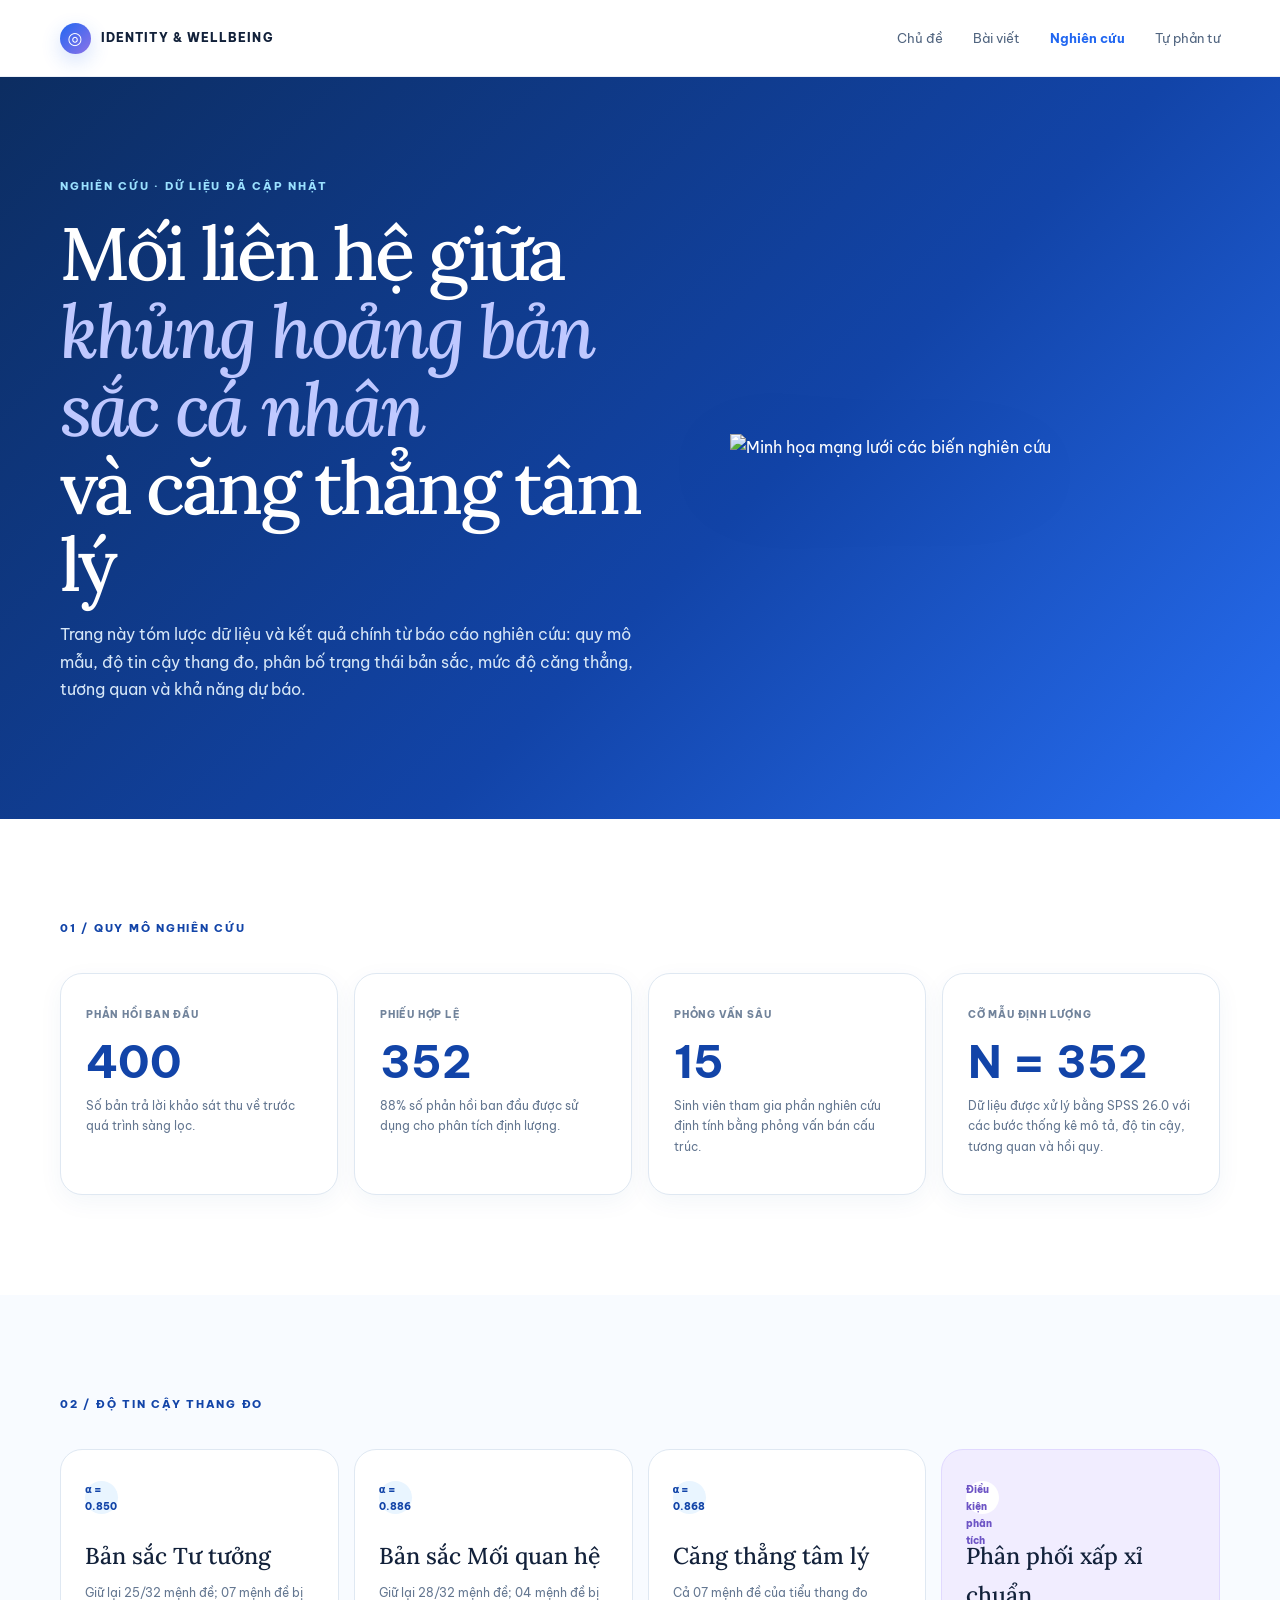
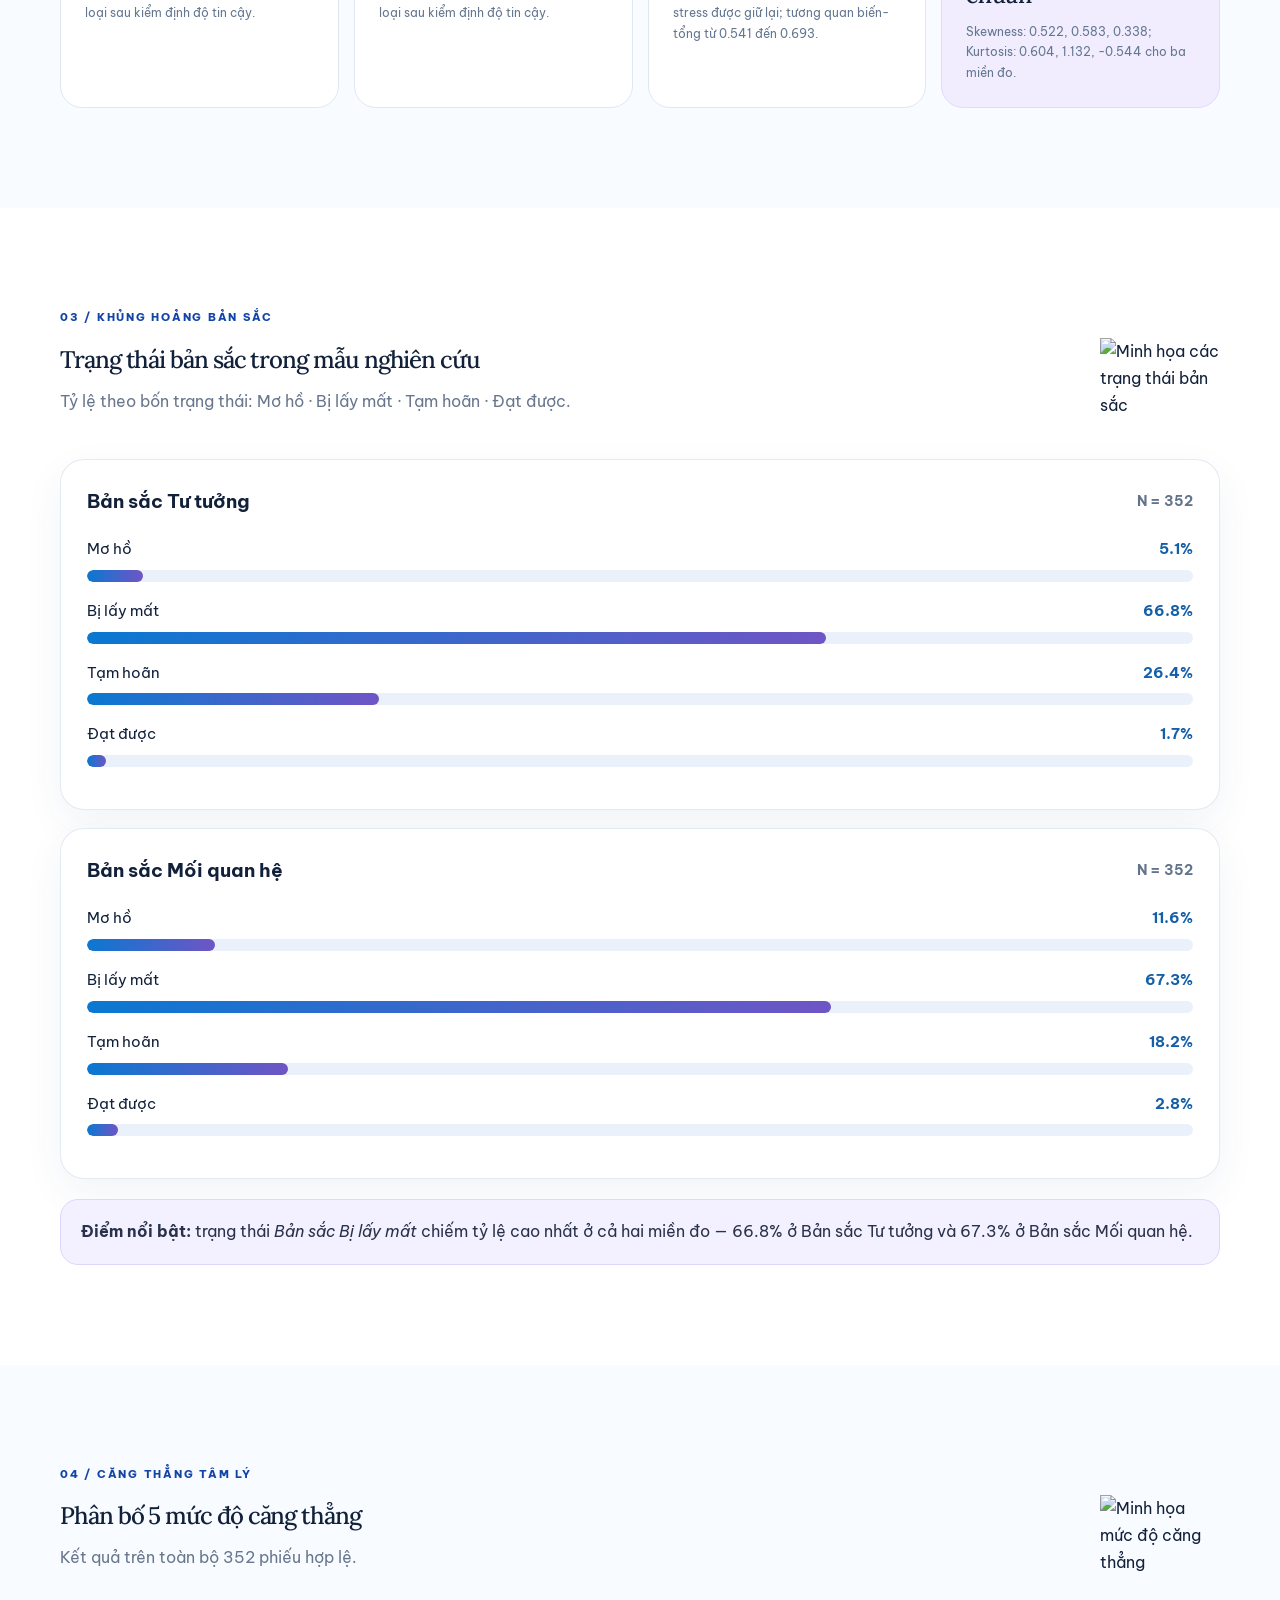
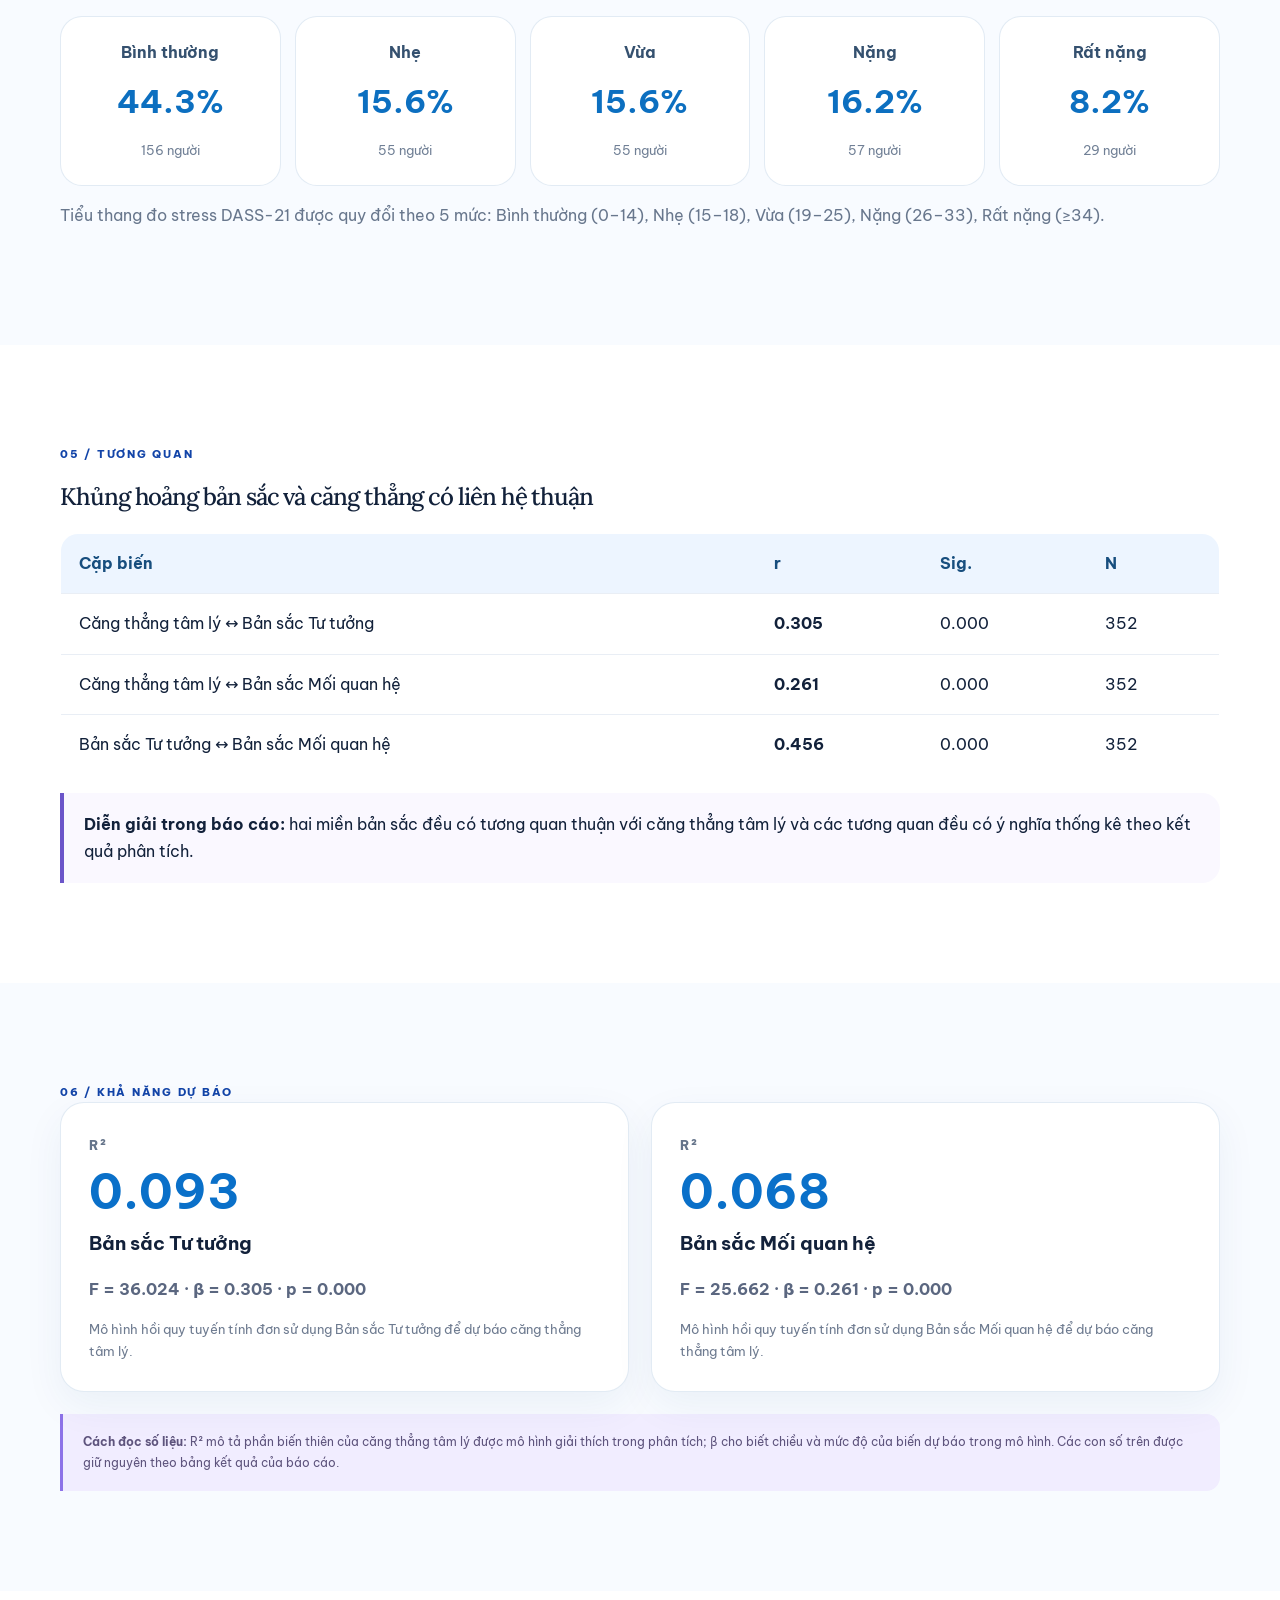
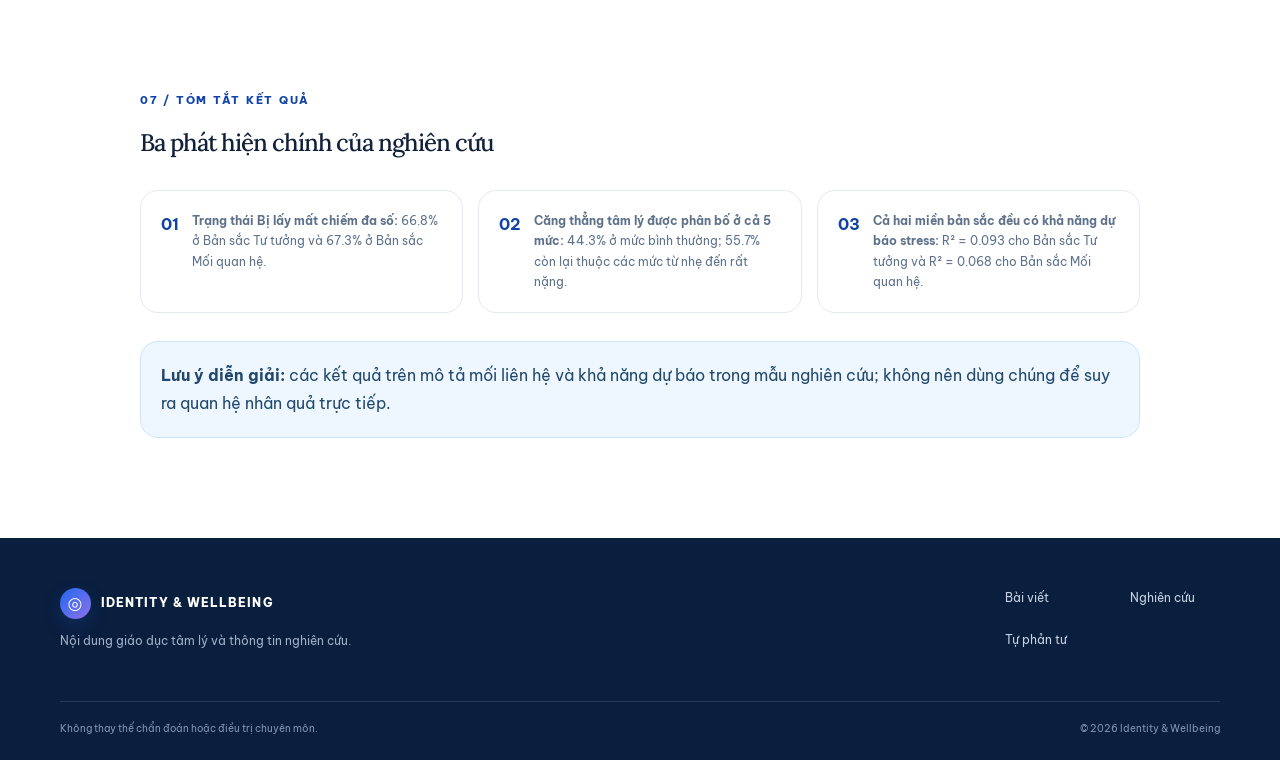
==== nghien-cuu.html @ 79399d1d "Add files via upload" ====
<!DOCTYPE html>
<html lang="vi">
<head>
  <meta charset="UTF-8" />
  <meta name="viewport" content="width=device-width, initial-scale=1.0" />
  <meta name="description" content="Kết quả nghiên cứu về mối liên hệ giữa khủng hoảng bản sắc cá nhân và căng thẳng tâm lý." />
  <title>Nghiên cứu — Identity & Wellbeing</title>
  <link rel="preconnect" href="https://fonts.googleapis.com" />
  <link rel="preconnect" href="https://fonts.gstatic.com" crossorigin />
  <link href="https://fonts.googleapis.com/css2?family=Be+Vietnam+Pro:wght@400;500;600;700;800&family=Lora:ital,wght@0,400;0,500;0,600;1,400;1,500&display=swap" rel="stylesheet" />
  <link rel="stylesheet" href="style.css" />
</head>
<body class="inner-page">
  <header class="site-header">
    <nav class="nav container">
      <a class="brand" href="index.html"><span class="brand-mark">◎</span><span>IDENTITY & WELLBEING</span></a>
      <div class="nav-links"><a href="index.html#about">Chủ đề</a><a href="index.html#articles">Bài viết</a><a class="active-link" href="nghien-cuu.html">Nghiên cứu</a><a href="tu-phan-tu.html">Tự phản tư</a></div>
      <a class="mobile-back" href="index.html">← Trang chủ</a>
    </nav>
  </header>

  <main>
    <section class="page-hero blue-hero section-pad">
      <div class="container page-hero-grid">
        <div>
          <div class="section-kicker light-kicker">NGHIÊN CỨU · DỮ LIỆU ĐÃ CẬP NHẬT</div>
          <h1>Mối liên hệ giữa<br /><em>khủng hoảng bản sắc cá nhân</em><br />và căng thẳng tâm lý</h1>
          <p>Trang này tóm lược dữ liệu và kết quả chính từ báo cáo nghiên cứu: quy mô mẫu, độ tin cậy thang đo, phân bố trạng thái bản sắc, mức độ căng thẳng, tương quan và khả năng dự báo.</p>
        </div>
        <img class="page-hero-art" src="images/research-constellation.svg" alt="Minh họa mạng lưới các biến nghiên cứu" />
      </div>
    </section>

    <section class="section-pad">
      <div class="container">
        <div class="section-kicker">01 / QUY MÔ NGHIÊN CỨU</div>
        <div class="metric-grid">
          <div class="metric-card"><span>Phản hồi ban đầu</span><b>400</b><p>Số bản trả lời khảo sát thu về trước quá trình sàng lọc.</p></div>
          <div class="metric-card"><span>Phiếu hợp lệ</span><b>352</b><p>88% số phản hồi ban đầu được sử dụng cho phân tích định lượng.</p></div>
          <div class="metric-card"><span>Phỏng vấn sâu</span><b>15</b><p>Sinh viên tham gia phần nghiên cứu định tính bằng phỏng vấn bán cấu trúc.</p></div>
          <div class="metric-card"><span>Cỡ mẫu định lượng</span><b>N = 352</b><p>Dữ liệu được xử lý bằng SPSS 26.0 với các bước thống kê mô tả, độ tin cậy, tương quan và hồi quy.</p></div>
        </div>
      </div>
    </section>

    <section class="section-pad soft-section">
      <div class="container">
        <div class="section-kicker">02 / ĐỘ TIN CẬY THANG ĐO</div>
        <div class="result-grid">
          <div class="result-card"><span>α = 0.850</span><h3>Bản sắc Tư tưởng</h3><p>Giữ lại 25/32 mệnh đề; 07 mệnh đề bị loại sau kiểm định độ tin cậy.</p></div>
          <div class="result-card"><span>α = 0.886</span><h3>Bản sắc Mối quan hệ</h3><p>Giữ lại 28/32 mệnh đề; 04 mệnh đề bị loại sau kiểm định độ tin cậy.</p></div>
          <div class="result-card"><span>α = 0.868</span><h3>Căng thẳng tâm lý</h3><p>Cả 07 mệnh đề của tiểu thang đo stress được giữ lại; tương quan biến-tổng từ 0.541 đến 0.693.</p></div>
          <div class="result-card emphasis"><span>Điều kiện phân tích</span><h3>Phân phối xấp xỉ chuẩn</h3><p>Skewness: 0.522, 0.583, 0.338; Kurtosis: 0.604, 1.132, -0.544 cho ba miền đo.</p></div>
        </div>
      </div>
    </section>

    <section class="section-pad">
      <div class="container">
        <div class="section-kicker">03 / KHỦNG HOẢNG BẢN SẮC</div>
        <div class="section-title-row">
          <div><h2>Trạng thái bản sắc trong mẫu nghiên cứu</h2><p class="muted">Tỷ lệ theo bốn trạng thái: Mơ hồ · Bị lấy mất · Tạm hoãn · Đạt được.</p></div>
          <img class="section-art-small" src="images/identity-orbit.svg" alt="Minh họa các trạng thái bản sắc" />
        </div>

        <div class="data-panel">
          <div class="data-panel-head"><h3>Bản sắc Tư tưởng</h3><span>N = 352</span></div>
          <div class="bar-row"><div class="bar-label"><span>Mơ hồ</span><b>5.1%</b></div><div class="bar-track"><i style="width:5.1%"></i></div></div>
          <div class="bar-row"><div class="bar-label"><span>Bị lấy mất</span><b>66.8%</b></div><div class="bar-track"><i style="width:66.8%"></i></div></div>
          <div class="bar-row"><div class="bar-label"><span>Tạm hoãn</span><b>26.4%</b></div><div class="bar-track"><i style="width:26.4%"></i></div></div>
          <div class="bar-row"><div class="bar-label"><span>Đạt được</span><b>1.7%</b></div><div class="bar-track"><i style="width:1.7%"></i></div></div>
        </div>

        <div class="data-panel">
          <div class="data-panel-head"><h3>Bản sắc Mối quan hệ</h3><span>N = 352</span></div>
          <div class="bar-row"><div class="bar-label"><span>Mơ hồ</span><b>11.6%</b></div><div class="bar-track"><i style="width:11.6%"></i></div></div>
          <div class="bar-row"><div class="bar-label"><span>Bị lấy mất</span><b>67.3%</b></div><div class="bar-track"><i style="width:67.3%"></i></div></div>
          <div class="bar-row"><div class="bar-label"><span>Tạm hoãn</span><b>18.2%</b></div><div class="bar-track"><i style="width:18.2%"></i></div></div>
          <div class="bar-row"><div class="bar-label"><span>Đạt được</span><b>2.8%</b></div><div class="bar-track"><i style="width:2.8%"></i></div></div>
        </div>

        <div class="highlight-note"><strong>Điểm nổi bật:</strong> trạng thái <em>Bản sắc Bị lấy mất</em> chiếm tỷ lệ cao nhất ở cả hai miền đo — 66.8% ở Bản sắc Tư tưởng và 67.3% ở Bản sắc Mối quan hệ.</div>
      </div>
    </section>

    <section class="section-pad soft-section">
      <div class="container">
        <div class="section-kicker">04 / CĂNG THẲNG TÂM LÝ</div>
        <div class="section-title-row">
          <div><h2>Phân bố 5 mức độ căng thẳng</h2><p class="muted">Kết quả trên toàn bộ 352 phiếu hợp lệ.</p></div>
          <img class="section-art-small" src="images/stress-wave.svg" alt="Minh họa mức độ căng thẳng" />
        </div>
        <div class="stress-grid">
          <div class="stress-card"><span>Bình thường</span><b>44.3%</b><small>156 người</small></div>
          <div class="stress-card"><span>Nhẹ</span><b>15.6%</b><small>55 người</small></div>
          <div class="stress-card"><span>Vừa</span><b>15.6%</b><small>55 người</small></div>
          <div class="stress-card"><span>Nặng</span><b>16.2%</b><small>57 người</small></div>
          <div class="stress-card"><span>Rất nặng</span><b>8.2%</b><small>29 người</small></div>
        </div>
        <p class="data-caption">Tiểu thang đo stress DASS-21 được quy đổi theo 5 mức: Bình thường (0–14), Nhẹ (15–18), Vừa (19–25), Nặng (26–33), Rất nặng (≥34).</p>
      </div>
    </section>

    <section class="section-pad">
      <div class="container">
        <div class="section-kicker">05 / TƯƠNG QUAN</div>
        <h2>Khủng hoảng bản sắc và căng thẳng có liên hệ thuận</h2>
        <div class="table-wrap">
          <table class="data-table">
            <thead><tr><th>Cặp biến</th><th>r</th><th>Sig.</th><th>N</th></tr></thead>
            <tbody>
              <tr><td>Căng thẳng tâm lý ↔ Bản sắc Tư tưởng</td><td><strong>0.305</strong></td><td>0.000</td><td>352</td></tr>
              <tr><td>Căng thẳng tâm lý ↔ Bản sắc Mối quan hệ</td><td><strong>0.261</strong></td><td>0.000</td><td>352</td></tr>
              <tr><td>Bản sắc Tư tưởng ↔ Bản sắc Mối quan hệ</td><td><strong>0.456</strong></td><td>0.000</td><td>352</td></tr>
            </tbody>
          </table>
        </div>
        <div class="quote-panel"><b>Diễn giải trong báo cáo:</b> hai miền bản sắc đều có tương quan thuận với căng thẳng tâm lý và các tương quan đều có ý nghĩa thống kê theo kết quả phân tích.</div>
      </div>
    </section>

    <section class="section-pad soft-section">
      <div class="container">
        <div class="section-kicker">06 / KHẢ NĂNG DỰ BÁO</div>
        <div class="forecast-grid">
          <div class="forecast-card"><span>R²</span><b>0.093</b><h3>Bản sắc Tư tưởng</h3><p>F = 36.024 · β = 0.305 · p = 0.000</p><small>Mô hình hồi quy tuyến tính đơn sử dụng Bản sắc Tư tưởng để dự báo căng thẳng tâm lý.</small></div>
          <div class="forecast-card"><span>R²</span><b>0.068</b><h3>Bản sắc Mối quan hệ</h3><p>F = 25.662 · β = 0.261 · p = 0.000</p><small>Mô hình hồi quy tuyến tính đơn sử dụng Bản sắc Mối quan hệ để dự báo căng thẳng tâm lý.</small></div>
        </div>
        <div class="update-note"><strong>Cách đọc số liệu:</strong> R² mô tả phần biến thiên của căng thẳng tâm lý được mô hình giải thích trong phân tích; β cho biết chiều và mức độ của biến dự báo trong mô hình. Các con số trên được giữ nguyên theo bảng kết quả của báo cáo.</div>
      </div>
    </section>

    <section class="section-pad">
      <div class="container narrow-wrap">
        <div class="section-kicker">07 / TÓM TẮT KẾT QUẢ</div>
        <h2>Ba phát hiện chính của nghiên cứu</h2>
        <div class="application-grid">
          <div><b>01</b><span><strong>Trạng thái Bị lấy mất chiếm đa số:</strong> 66.8% ở Bản sắc Tư tưởng và 67.3% ở Bản sắc Mối quan hệ.</span></div>
          <div><b>02</b><span><strong>Căng thẳng tâm lý được phân bố ở cả 5 mức:</strong> 44.3% ở mức bình thường; 55.7% còn lại thuộc các mức từ nhẹ đến rất nặng.</span></div>
          <div><b>03</b><span><strong>Cả hai miền bản sắc đều có khả năng dự báo stress:</strong> R² = 0.093 cho Bản sắc Tư tưởng và R² = 0.068 cho Bản sắc Mối quan hệ.</span></div>
        </div>
        <div class="research-disclaimer"><strong>Lưu ý diễn giải:</strong> các kết quả trên mô tả mối liên hệ và khả năng dự báo trong mẫu nghiên cứu; không nên dùng chúng để suy ra quan hệ nhân quả trực tiếp.</div>
      </div>
    </section>
  </main>

  <footer class="footer"><div class="container footer-top"><div><a class="brand footer-brand" href="index.html"><span class="brand-mark">◎</span><span>IDENTITY & WELLBEING</span></a><p>Nội dung giáo dục tâm lý và thông tin nghiên cứu.</p></div><div class="footer-links"><a href="index.html#articles">Bài viết</a><a href="nghien-cuu.html">Nghiên cứu</a><a href="tu-phan-tu.html">Tự phản tư</a></div></div><div class="container footer-bottom"><span>Không thay thế chẩn đoán hoặc điều trị chuyên môn.</span><span>© 2026 Identity & Wellbeing</span></div></footer>
</body>
</html>
---- style.css ----
:root{
  --blue-950:#0a1e3d; --blue-900:#0d2b5c; --blue-700:#1244a8; --blue:#2167f1; --blue-500:#58c7ff; --blue-100:#e9f5ff;
  --purple:#8d72e8; --purple-100:#f1edff; --purple-200:#d9d0ff;
  --ink:#12213a; --muted:#60718a; --line:#dbe4ef; --paper:#f8fbff; --white:#fff;
  --shadow:0 18px 55px rgba(24,65,130,.12); --radius:24px;
}
*{box-sizing:border-box} html{scroll-behavior:smooth} body{margin:0;color:var(--ink);background:var(--white);font-family:"Be Vietnam Pro",system-ui,-apple-system,"Segoe UI",Roboto,"Helvetica Neue",Arial,sans-serif;line-height:1.7} a{text-decoration:none;color:inherit} button,input{font:inherit} img{max-width:100%;display:block}.container{width:min(1160px,calc(100% - 44px));margin:0 auto}.narrow-wrap{width:min(1000px,calc(100% - 44px))}.section-pad{padding:100px 0}.site-header{position:sticky;top:0;z-index:50;background:rgba(255,255,255,.92);border-bottom:1px solid rgba(18,68,168,.08);backdrop-filter:blur(16px)}.nav{height:76px;display:flex;align-items:center;justify-content:space-between;gap:30px}.brand{display:flex;align-items:center;gap:10px;font-weight:800;letter-spacing:.09em;font-size:12px}.brand-mark{display:grid;place-items:center;width:31px;height:31px;border-radius:50%;background:linear-gradient(135deg,var(--blue),var(--purple));color:white;font-size:17px;box-shadow:0 7px 20px rgba(33,103,241,.2)}.nav-links{display:flex;align-items:center;gap:30px;font-size:13px;color:#50647f}.nav-links a:hover,.nav-links .active-link{color:var(--blue);font-weight:700}.menu-btn,.mobile-back{display:none}.hero{padding-top:82px;background:linear-gradient(135deg,#fff 0%,#eff8ff 58%,#f4f0ff 100%);overflow:hidden}.hero-grid{display:grid;grid-template-columns:1.05fr .95fr;align-items:center;min-height:640px;gap:45px}.eyebrow,.section-kicker{font-size:11px;letter-spacing:.16em;font-weight:800;color:var(--blue-700)}.hero h1,.page-hero h1,h2{font-family:"Lora",Georgia,serif;font-weight:500;letter-spacing:-.045em;line-height:1.05}.hero h1{font-size:clamp(54px,6.1vw,86px);margin:18px 0 25px}.hero h1 em,h2 em,.page-hero h1 em{font-style:italic;color:var(--blue)}.hero-lead{max-width:640px;color:#516680;font-size:17px}.hero-lead strong{color:var(--blue-900)}.hero-actions{display:flex;gap:12px;flex-wrap:wrap;margin:28px 0}.btn{display:inline-flex;align-items:center;justify-content:center;gap:10px;padding:13px 19px;border-radius:999px;font-weight:700;font-size:13px;border:1px solid transparent;cursor:pointer;transition:.2s ease}.btn-primary{background:linear-gradient(135deg,var(--blue-700),var(--blue));color:#fff;box-shadow:0 12px 28px rgba(33,103,241,.23)}.btn-primary:hover{transform:translateY(-2px);box-shadow:0 16px 35px rgba(33,103,241,.27)}.btn-light{background:#fff;border-color:var(--line);color:var(--blue-900)}.btn-light:hover{border-color:#b8d4ef;transform:translateY(-2px)}.hero-mini-stats{display:flex;gap:26px;flex-wrap:wrap;margin-top:44px}.hero-mini-stats div{display:grid;gap:2px}.hero-mini-stats b{font-size:20px;color:var(--blue-700)}.hero-mini-stats span{font-size:10px;color:#6c7e95;text-transform:uppercase;letter-spacing:.08em}.hero-visual{position:relative;min-height:560px;display:grid;place-items:center}.hero-visual img{width:min(560px,100%);position:relative;z-index:2;filter:drop-shadow(0 30px 55px rgba(33,103,241,.14))}.glow{position:absolute;border-radius:50%;filter:blur(18px)}.glow-a{width:230px;height:230px;background:rgba(88,199,255,.25);top:18%;right:8%}.glow-b{width:210px;height:210px;background:rgba(141,114,232,.22);bottom:6%;left:6%}.visual-chip{position:absolute;z-index:3;padding:9px 12px;border:1px solid rgba(255,255,255,.75);background:rgba(255,255,255,.84);backdrop-filter:blur(10px);border-radius:999px;box-shadow:var(--shadow);font-size:10px;font-weight:800;letter-spacing:.08em}.chip-one{top:18%;left:5%;color:var(--blue-700)}.chip-two{top:61%;right:2%;color:#6d54c5}.chip-three{bottom:10%;left:17%;color:#1d6f93}.about{background:#fff}.about-grid{display:grid;grid-template-columns:1.1fr .9fr;gap:80px;margin-top:25px}.about h2{font-size:clamp(39px,4.6vw,68px);margin:0}.lead-paragraph{font-size:17px;color:#5c708a}.about-copy{padding-top:14px;color:#60718a;font-size:15px}.about-copy p{margin-top:0}.about-copy p+p{margin-top:15px}.text-link{display:inline-flex;gap:9px;color:var(--blue-700);font-weight:800;font-size:13px;margin-top:12px}.text-link:hover{gap:13px}.topic-strip{background:var(--blue-900);color:#fff}.topic-grid{display:grid;grid-template-columns:repeat(4,1fr)}.topic-cell{padding:40px 28px;border-right:1px solid rgba(255,255,255,.13)}.topic-cell:first-child{padding-left:0}.topic-cell:last-child{border-right:0}.topic-number{font-size:10px;color:#8fdcff;font-weight:800;letter-spacing:.16em}.topic-cell h3{font-family:"Lora",Georgia,serif;font-weight:500;font-size:25px;margin:11px 0 6px}.topic-cell p{margin:0;color:#b8c9e1;font-size:13px}.articles{background:var(--paper)}.section-head{display:flex;align-items:end;justify-content:space-between;gap:40px}.section-head h2,.research-preview h2,.self-check-banner h2,.resources h2,.content-grid h2,.reflection-prompts h2{font-size:clamp(40px,5vw,66px);margin:18px 0 0}.search-area{min-width:280px}.search-area label{display:block;font-size:10px;font-weight:800;letter-spacing:.13em;color:#74879f;margin-bottom:8px}.search-box{display:flex;align-items:center;border-bottom:1px solid #8ea1ba}.search-box input{width:100%;border:0;outline:0;background:transparent;padding:10px 0;color:var(--ink)}.search-box span{font-size:22px;color:var(--blue-700)}.filters{display:flex;flex-wrap:wrap;gap:9px;margin:35px 0 26px}.filter{background:#fff;border:1px solid var(--line);border-radius:999px;padding:8px 14px;font-size:11px;color:#56708f;cursor:pointer}.filter.active{background:var(--blue-700);border-color:var(--blue-700);color:#fff}.article-grid{display:grid;grid-template-columns:repeat(3,1fr);gap:18px}.article-card{background:#fff;border:1px solid #e1e9f2;padding:25px;min-height:350px;display:flex;flex-direction:column;border-radius:var(--radius);box-shadow:0 4px 18px rgba(35,76,135,.03);transition:transform .2s ease,box-shadow .2s ease}.article-card:hover{transform:translateY(-5px);box-shadow:var(--shadow)}.article-card.featured{grid-column:span 2;display:grid;grid-template-columns:.86fr 1.14fr;column-gap:26px;align-content:start;background:linear-gradient(135deg,#eff8ff,#fff)}.article-card.featured .article-illustration{grid-row:span 5;align-self:stretch}.article-illustration{margin:-25px -25px 20px;overflow:hidden;border-radius:22px 22px 0 0;background:#eef7ff}.article-illustration img{width:100%;height:100%;object-fit:cover}.card-meta{display:flex;justify-content:space-between;gap:10px;align-items:center;font-size:10px;color:#7b8da4;text-transform:uppercase;letter-spacing:.06em}.pill{background:var(--blue-100);color:var(--blue-700);padding:5px 8px;border-radius:999px;font-weight:800}.pill-purple{background:var(--purple-100);color:#6b52bd}.pill-blue{background:#e7f3ff;color:#1c6b97}.article-card h3{font-family:"Lora",Georgia,serif;font-weight:500;font-size:27px;line-height:1.13;letter-spacing:-.03em;margin:30px 0 10px}.article-card p{color:#60718a;font-size:13px;margin:0}.read-more{margin-top:auto;align-self:flex-start;padding:22px 0 0;background:none;border:0;color:var(--blue-700);font-weight:800;font-size:12px;cursor:pointer}.read-more span{margin-left:7px}.no-results{display:none;padding:40px 0;color:#71839b}.self-check-banner{background:linear-gradient(135deg,var(--blue-900),#173f86 55%,#3e2d78);color:#fff;padding:90px 0}.self-check-grid{display:grid;grid-template-columns:1.1fr .9fr;align-items:center;gap:60px}.self-check-banner .section-kicker{color:#8fdcff}.self-check-banner h2{margin-top:17px}.self-check-banner h2 em{color:#bfb2ff}.self-check-banner p{color:#c8d4e6;max-width:650px}.self-check-card{min-height:330px;border:1px solid rgba(255,255,255,.16);border-radius:30px;background:rgba(255,255,255,.07);display:grid;grid-template-columns:1fr 1fr;place-items:center;align-content:center;gap:22px;position:relative;overflow:hidden}.mini-ring{position:absolute;width:250px;height:250px;border-radius:50%;border:1px solid rgba(88,199,255,.5);box-shadow:0 0 0 28px rgba(141,114,232,.08),0 0 0 60px rgba(88,199,255,.05)}.self-check-card span{position:relative;z-index:2;font-size:11px;font-weight:800;letter-spacing:.12em;color:#fff}.self-check-card small{position:absolute;bottom:20px;left:20px;right:20px;text-align:center;color:#b9c7dc;font-size:10px}.research-preview{background:#fff}.research-preview-grid{display:grid;grid-template-columns:.9fr 1.1fr;gap:70px;align-items:start}.research-stats{display:grid;grid-template-columns:1fr 1fr;gap:16px}.stat-card{background:var(--blue-100);border:1px solid #d8ebfc;border-radius:20px;padding:24px}.stat-card:nth-child(2),.stat-card:nth-child(3){background:var(--purple-100);border-color:#e4ddff}.stat-card b{display:block;font-size:38px;line-height:1;color:var(--blue-700)}.stat-card span{display:block;margin-top:12px;color:#5e718b;font-size:12px}.quote-section{background:linear-gradient(135deg,var(--blue-900),#10275a);color:#fff;padding:92px 0}.quote-grid{max-width:980px}.quote-mark{font-family:"Lora",Georgia,serif;font-size:118px;line-height:.55;color:#8fdcff}.quote-grid blockquote{font-family:"Lora",Georgia,serif;font-size:clamp(33px,4.2vw,55px);line-height:1.06;letter-spacing:-.04em;margin:0}.quote-grid p{color:#a9bdd8;margin:25px 0 0}.resources{background:#f8fbff}.resources-wrap{max-width:940px}.resource-list{margin-top:45px;border-top:1px solid var(--line)}.resource{display:flex;justify-content:space-between;gap:25px;align-items:center;padding:23px 0;border-bottom:1px solid var(--line)}.resource-type{font-size:9px;font-weight:800;letter-spacing:.14em;color:#6b809b}.resource h3{font-family:"Lora",Georgia,serif;font-weight:500;font-size:21px;margin:7px 0 0}.arrow{font-size:22px;color:var(--blue-700)}.footer{background:var(--blue-950);color:#e6effa}.footer-top{display:flex;justify-content:space-between;gap:60px;padding:50px 0 38px}.footer-brand{color:#fff}.footer-top p{color:#9fb1c9;max-width:390px;font-size:12px}.footer-links{display:grid;grid-template-columns:repeat(2,minmax(90px,1fr));gap:10px 35px;color:#c6d3e5;font-size:12px}.footer-bottom{border-top:1px solid rgba(255,255,255,.12);padding:18px 0 23px;display:flex;justify-content:space-between;gap:30px;color:#8196b2;font-size:10px}.modal{position:fixed;inset:0;display:none;z-index:100}.modal.open{display:block}.modal-backdrop{position:absolute;inset:0;background:rgba(9,28,58,.7);backdrop-filter:blur(7px)}.modal-panel{position:relative;margin:6vh auto;width:min(820px,calc(100% - 34px));max-height:88vh;overflow:auto;background:#fff;padding:38px;border-radius:24px;box-shadow:0 35px 80px rgba(0,0,0,.23)}.modal-close{position:absolute;right:17px;top:13px;border:0;background:transparent;font-size:30px;cursor:pointer}.modal-meta{font-size:10px;letter-spacing:.15em;font-weight:800;color:#71839b}.modal-panel h2{font-family:"Lora",Georgia,serif;font-weight:500;font-size:clamp(35px,5vw,55px);line-height:1.05;letter-spacing:-.04em;margin:20px 0 25px}.modal-body{color:#5b6f89;font-size:14px}.modal-body h4{font-family:"Lora",Georgia,serif;font-size:24px;color:var(--ink);font-weight:500;margin:27px 0 10px}.modal-body li{margin:7px 0}.modal-table{margin:22px 0;border-top:1px solid var(--line)}.modal-table div{display:grid;grid-template-columns:120px 1fr;gap:18px;padding:12px 0;border-bottom:1px solid var(--line)}.modal-table span{color:#6a7c94}.mini-flow{display:flex;gap:10px;align-items:center;flex-wrap:wrap;margin:25px 0}.mini-flow span{padding:8px 11px;border-radius:999px;background:var(--blue-100);font-size:11px;color:var(--blue-700);font-weight:800}.mini-flow i{font-style:normal;color:#8b9ab0}.modal-source{margin-top:28px;padding-top:18px;border-top:1px solid var(--line);font-size:11px;color:#7c8ca2}.modal-open{overflow:hidden}
/* inner pages */
.page-hero{color:#fff}.blue-hero{background:linear-gradient(135deg,#0c2d61,#1244a8 58%,#286ff4)}.purple-hero{background:linear-gradient(135deg,#2f286b,#5b4aa7 58%,#8d72e8)}.page-hero-grid{display:grid;grid-template-columns:1.1fr .9fr;align-items:center;gap:70px}.light-kicker{color:#9be1ff}.page-hero h1{font-size:clamp(45px,5.8vw,78px);margin:18px 0}.page-hero h1 em{color:#bfc8ff}.page-hero p{color:#d7e7f7;max-width:700px;font-size:16px}.page-hero-art{width:min(500px,100%);justify-self:end;filter:drop-shadow(0 25px 50px rgba(0,0,0,.18))}.metric-grid{display:grid;grid-template-columns:repeat(4,1fr);gap:16px;margin-top:35px}.metric-card{background:#fff;border:1px solid #dfe8f2;padding:25px;border-radius:22px;box-shadow:0 7px 25px rgba(25,70,130,.05)}.metric-card span{font-size:10px;color:#71839b;text-transform:uppercase;letter-spacing:.08em;font-weight:800}.metric-card b{display:block;font-size:45px;color:var(--blue-700);line-height:1;margin-top:13px}.metric-card p{font-size:12px;color:#647791}.soft-section{background:var(--paper)}.content-grid{display:grid;grid-template-columns:.9fr 1.1fr;gap:75px}.content-grid h2{font-size:clamp(38px,4.5vw,60px)}.content-copy{padding-top:10px;color:#5b6f89}.content-copy p{font-size:15px}.result-grid{display:grid;grid-template-columns:repeat(4,1fr);gap:15px;margin-top:35px}.result-card{border-radius:22px;border:1px solid #dfe8f2;padding:24px;background:#fff}.result-card span{display:inline-grid;place-items:center;width:33px;height:33px;border-radius:50%;background:var(--blue-100);color:var(--blue-700);font-size:10px;font-weight:800}.result-card h3{font-family:"Lora",Georgia,serif;font-size:23px;margin:22px 0 8px;font-weight:500}.result-card p{color:#647791;font-size:12px;margin:0}.result-card.emphasis{background:var(--purple-100);border-color:#e1d9ff}.result-card.emphasis span{background:#fff;color:#6d54c5}.update-note{margin-top:24px;padding:18px 20px;border-left:3px solid var(--purple);background:#f1edff;color:#5e547d;font-size:12px;border-radius:0 14px 14px 0}.application-grid{display:grid;grid-template-columns:repeat(3,1fr);gap:15px;margin-top:35px}.application-grid>div{display:grid;grid-template-columns:auto 1fr;gap:13px;padding:20px;border-radius:18px;background:#fff;border:1px solid #e3e9f2}.application-grid b{color:var(--blue-700)}.application-grid span{font-size:12px;color:#5e718b}.quiz-shell{max-width:920px}.quiz-intro{padding:18px 20px;border-radius:18px;background:#f1edff;border:1px solid #e3dcff;color:#5c5374;font-size:12px}.quiz-badge{display:inline-flex;padding:5px 8px;background:#fff;color:#6b52bd;border-radius:999px;font-weight:800;font-size:9px;letter-spacing:.09em;margin-bottom:10px}.question-card{border:0;margin:18px 0;padding:0;border-top:1px solid var(--line);padding-top:22px}.question-card legend{display:grid;grid-template-columns:auto auto 1fr;align-items:center;gap:10px;width:100%;font-family:"Lora",Georgia,serif;font-size:20px;line-height:1.35}.question-card legend>span{color:var(--blue);font-family:"Be Vietnam Pro",sans-serif;font-size:11px;font-weight:800}.question-card legend small{justify-self:start;padding:4px 8px;background:var(--blue-100);color:var(--blue-700);border-radius:999px;font-family:"Be Vietnam Pro",sans-serif;font-size:9px;font-weight:800;letter-spacing:.06em}.scale-row{display:grid;grid-template-columns:repeat(5,1fr);gap:8px;margin-top:16px}.scale-row label{position:relative;display:grid;place-items:center;gap:3px;padding:12px 6px;border:1px solid var(--line);border-radius:13px;cursor:pointer;font-weight:800;color:#526986;font-size:15px;transition:.15s}.scale-row label:hover{border-color:#9fc6ff;background:#f6fbff}.scale-row input{position:absolute;opacity:0;pointer-events:none}.scale-row label:has(input:checked){background:var(--blue-100);border-color:#86bcfb;color:var(--blue-700)}.scale-row span{font-size:8px;font-weight:500;text-align:center;color:#71839b}.quiz-submit{margin-top:25px}.quiz-result{display:none;margin-top:35px;padding:25px;border-radius:24px;background:linear-gradient(135deg,#eff8ff,#f1edff);border:1px solid #dbe8f7}.quiz-result.show{display:block}.result-head{display:flex;justify-content:space-between;align-items:center;color:var(--blue-700);font-size:10px;font-weight:800;letter-spacing:.1em}.result-head button{border:0;background:#fff;width:30px;height:30px;border-radius:50%;cursor:pointer}.score-grid{display:grid;grid-template-columns:repeat(3,1fr);gap:12px;margin:18px 0}.score-grid>div{background:#fff;border-radius:16px;padding:18px;text-align:center}.score-grid b{display:block;font-size:35px;color:var(--blue-700)}.score-grid span{font-size:10px;color:#71839b}.quiz-result p{font-size:14px;color:#536882}.quiz-result small{font-size:10px;color:#71839b}.reflection-prompts{display:grid;grid-template-columns:.9fr 1.1fr;gap:70px}.prompt-list{display:grid;gap:10px}.prompt-list>div{display:grid;grid-template-columns:auto 1fr;gap:14px;padding:18px 0;border-bottom:1px solid var(--line)}.prompt-list b{color:var(--purple)}.prompt-list p{margin:0;font-size:13px;color:#5d718b}.mobile-back{color:var(--blue-700);font-size:12px;font-weight:700}
@media(max-width:980px){.nav-links{display:none}.menu-btn{display:block;background:none;border:0;font-size:22px;color:var(--blue-700);cursor:pointer}.mobile-menu{display:none;padding:0 0 15px}.mobile-menu.open{display:grid;gap:12px}.mobile-menu a{font-size:13px;color:#536884}.hero-grid,.about-grid,.self-check-grid,.research-preview-grid,.page-hero-grid,.content-grid,.reflection-prompts{grid-template-columns:1fr}.hero-grid{min-height:auto}.hero-visual{min-height:480px}.article-grid{grid-template-columns:1fr 1fr}.article-card.featured{grid-column:span 2}.topic-grid{grid-template-columns:1fr 1fr}.topic-cell:nth-child(2){border-right:0}.topic-cell{border-bottom:1px solid rgba(255,255,255,.13)}.topic-cell:nth-last-child(-n+2){border-bottom:0}.research-stats{max-width:680px}.metric-grid{grid-template-columns:1fr 1fr}.result-grid{grid-template-columns:1fr 1fr}.application-grid{grid-template-columns:1fr}.page-hero-art{justify-self:center;max-width:440px}}
@media(max-width:640px){.container,.narrow-wrap{width:min(100% - 30px,1160px)}.section-pad{padding:72px 0}.hero{padding-top:56px}.hero h1{font-size:50px}.hero-lead{font-size:15px}.hero-visual{min-height:370px}.visual-chip{font-size:8px}.topic-grid,.article-grid,.research-stats,.metric-grid,.result-grid,.scale-row,.score-grid{grid-template-columns:1fr}.topic-cell,.topic-cell:first-child{padding:25px 0;border-right:0;border-bottom:1px solid rgba(255,255,255,.13)}.topic-cell:last-child{border-bottom:0}.section-head{display:block}.search-area{margin-top:25px}.article-card.featured{grid-column:auto;display:flex}.article-card.featured .article-illustration{margin:-25px -25px 20px;min-height:200px}.self-check-card{min-height:280px}.footer-top,.footer-bottom{flex-direction:column}.footer-links{width:100%;grid-template-columns:1fr 1fr}.modal-panel{margin:2vh auto;max-height:96vh;padding:28px 20px}.modal-table div{grid-template-columns:1fr;gap:2px}.question-card legend{grid-template-columns:auto auto 1fr;font-size:17px}.scale-row{gap:5px}.scale-row label{padding:10px 3px}.scale-row span{font-size:7px}.page-hero h1{font-size:45px}.page-hero-art{max-width:340px}.page-hero-grid{gap:28px}.research-preview h2,.self-check-banner h2,.resources h2,.content-grid h2,.reflection-prompts h2{font-size:43px}}

/* Research data visualizations */
.section-title-row{display:flex;gap:32px;justify-content:space-between;align-items:center;margin-bottom:28px}.section-title-row h2{margin-bottom:8px}.section-art-small{width:120px;max-width:22%;height:auto}.data-panel{background:#fff;border:1px solid rgba(17,94,163,.12);border-radius:24px;padding:26px;margin-top:18px;box-shadow:0 14px 40px rgba(24,62,112,.06)}.data-panel-head{display:flex;justify-content:space-between;align-items:center;gap:16px;margin-bottom:18px}.data-panel-head h3{margin:0}.data-panel-head span{font-size:.88rem;color:#62738a;font-weight:700}.bar-row{margin:16px 0}.bar-label{display:flex;justify-content:space-between;gap:16px;margin-bottom:8px;font-size:.95rem}.bar-label b{color:#155fa8}.bar-track{height:12px;background:#eaf1fb;border-radius:999px;overflow:hidden}.bar-track i{display:block;height:100%;border-radius:inherit;background:linear-gradient(90deg,#0a78d1,#6f55c5)}.highlight-note{margin-top:20px;padding:18px 20px;border-radius:18px;background:#f3f0ff;border:1px solid #ded6fb;color:#29324a}.stress-grid{display:grid;grid-template-columns:repeat(5,1fr);gap:14px}.stress-card{padding:22px;border-radius:22px;background:#fff;border:1px solid rgba(17,94,163,.12);text-align:center}.stress-card span{display:block;font-weight:700;color:#35516f}.stress-card b{display:block;font-size:2rem;margin:8px 0;color:#0c6fc0}.stress-card small{color:#718096}.data-caption,.muted{color:#68778d}.table-wrap{overflow:auto;margin-top:24px}.data-table{width:100%;border-collapse:collapse;background:#fff;border:1px solid rgba(17,94,163,.12);border-radius:18px;overflow:hidden}.data-table th,.data-table td{padding:16px 18px;text-align:left;border-bottom:1px solid #e9eef5}.data-table th{background:#edf5ff;color:#174e7e}.data-table tr:last-child td{border-bottom:0}.quote-panel{margin-top:18px;padding:18px 20px;border-left:4px solid #6b55c9;background:#faf8ff;border-radius:0 18px 18px 0}.forecast-grid{display:grid;grid-template-columns:repeat(2,1fr);gap:22px}.forecast-card{background:#fff;border:1px solid rgba(17,94,163,.12);border-radius:24px;padding:28px;box-shadow:0 14px 40px rgba(24,62,112,.06)}.forecast-card span{font-size:.8rem;letter-spacing:.12em;color:#65748a;font-weight:800}.forecast-card b{display:block;font-size:3rem;line-height:1;margin:10px 0 12px;color:#0a70c9}.forecast-card h3{margin:0 0 8px}.forecast-card p{font-weight:700;color:#5b6780}.forecast-card small{color:#6e7b90;line-height:1.65;display:block}.research-disclaimer{margin-top:28px;padding:20px;border-radius:18px;background:#eef7ff;border:1px solid #cbe4fb;color:#21486c}.update-note{margin-top:22px}.emphasis{background:#f7f4ff}
@media (max-width: 900px){.stress-grid{grid-template-columns:repeat(2,1fr)}.forecast-grid{grid-template-columns:1fr}.section-art-small{width:90px}}
@media (max-width: 640px){.section-title-row{align-items:flex-start}.section-art-small{display:none}.stress-grid{grid-template-columns:1fr}.data-panel{padding:20px}.data-table th,.data-table td{padding:13px 12px}}
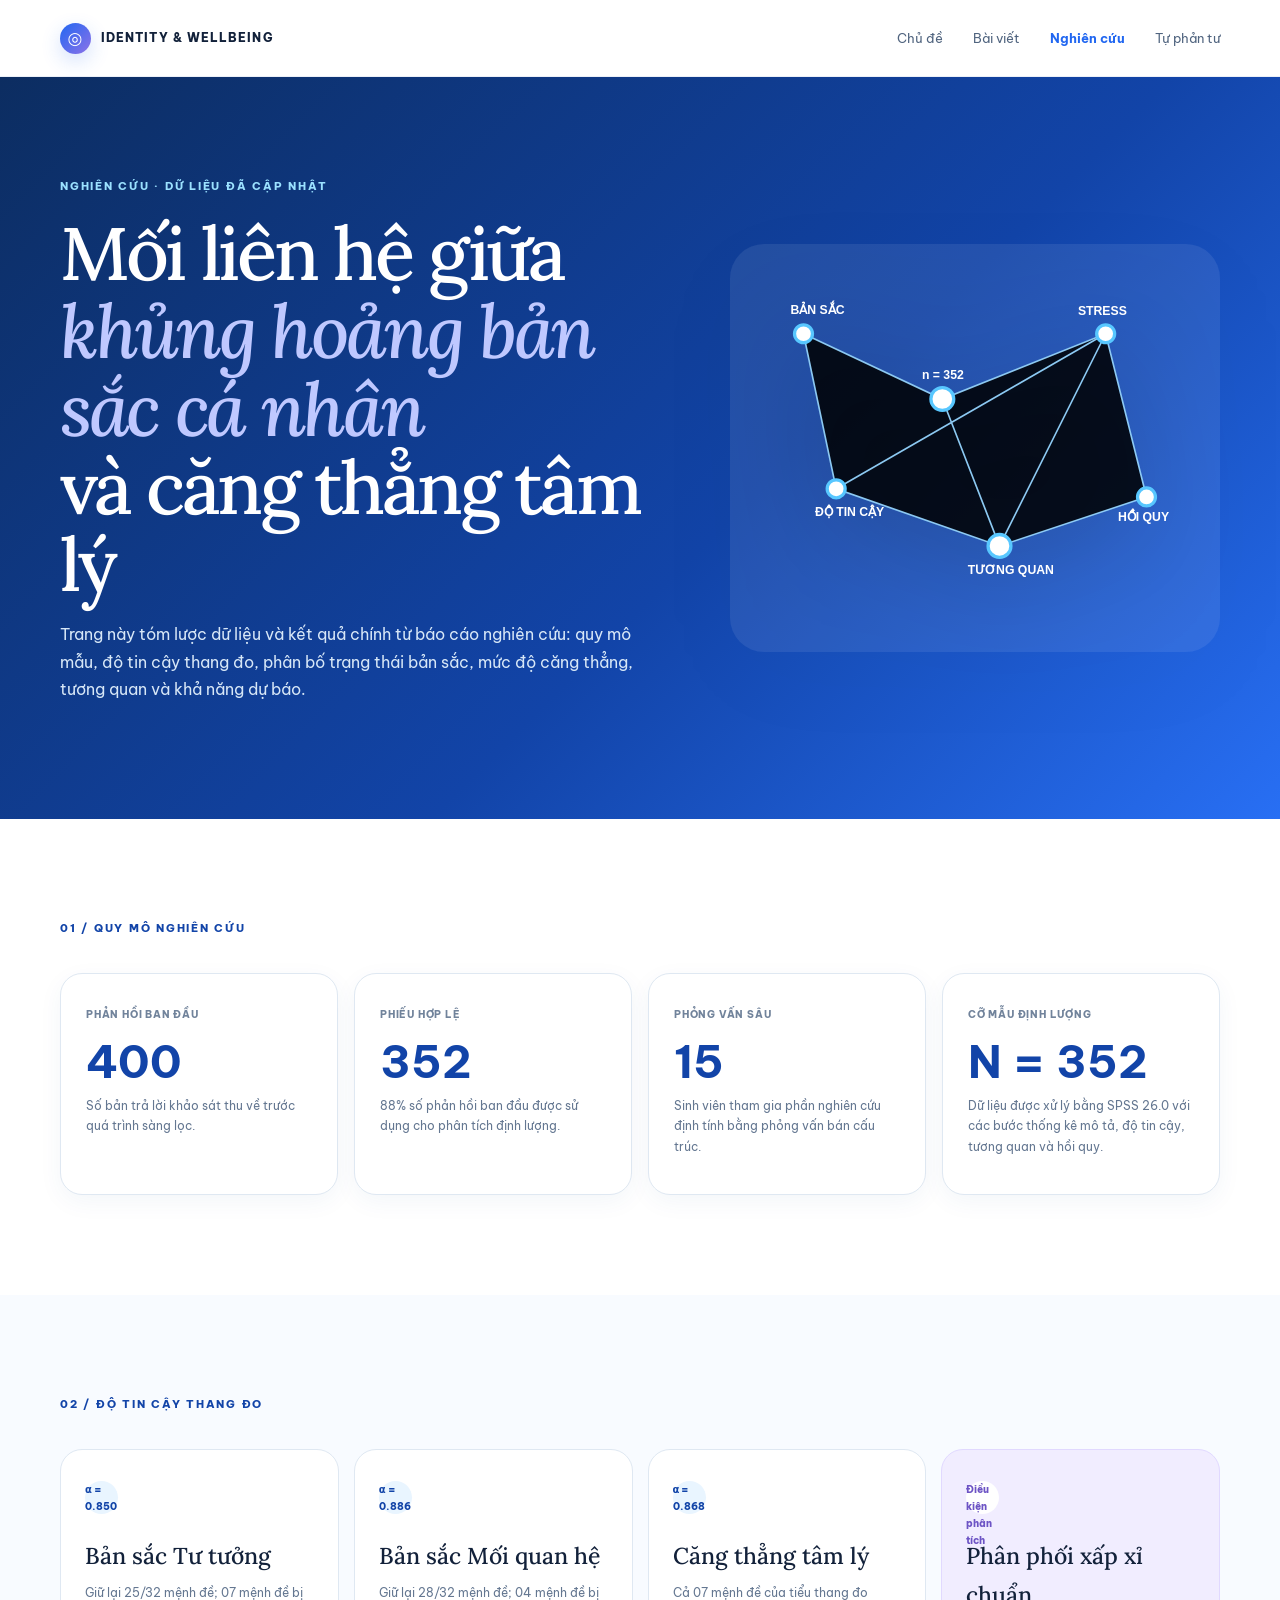
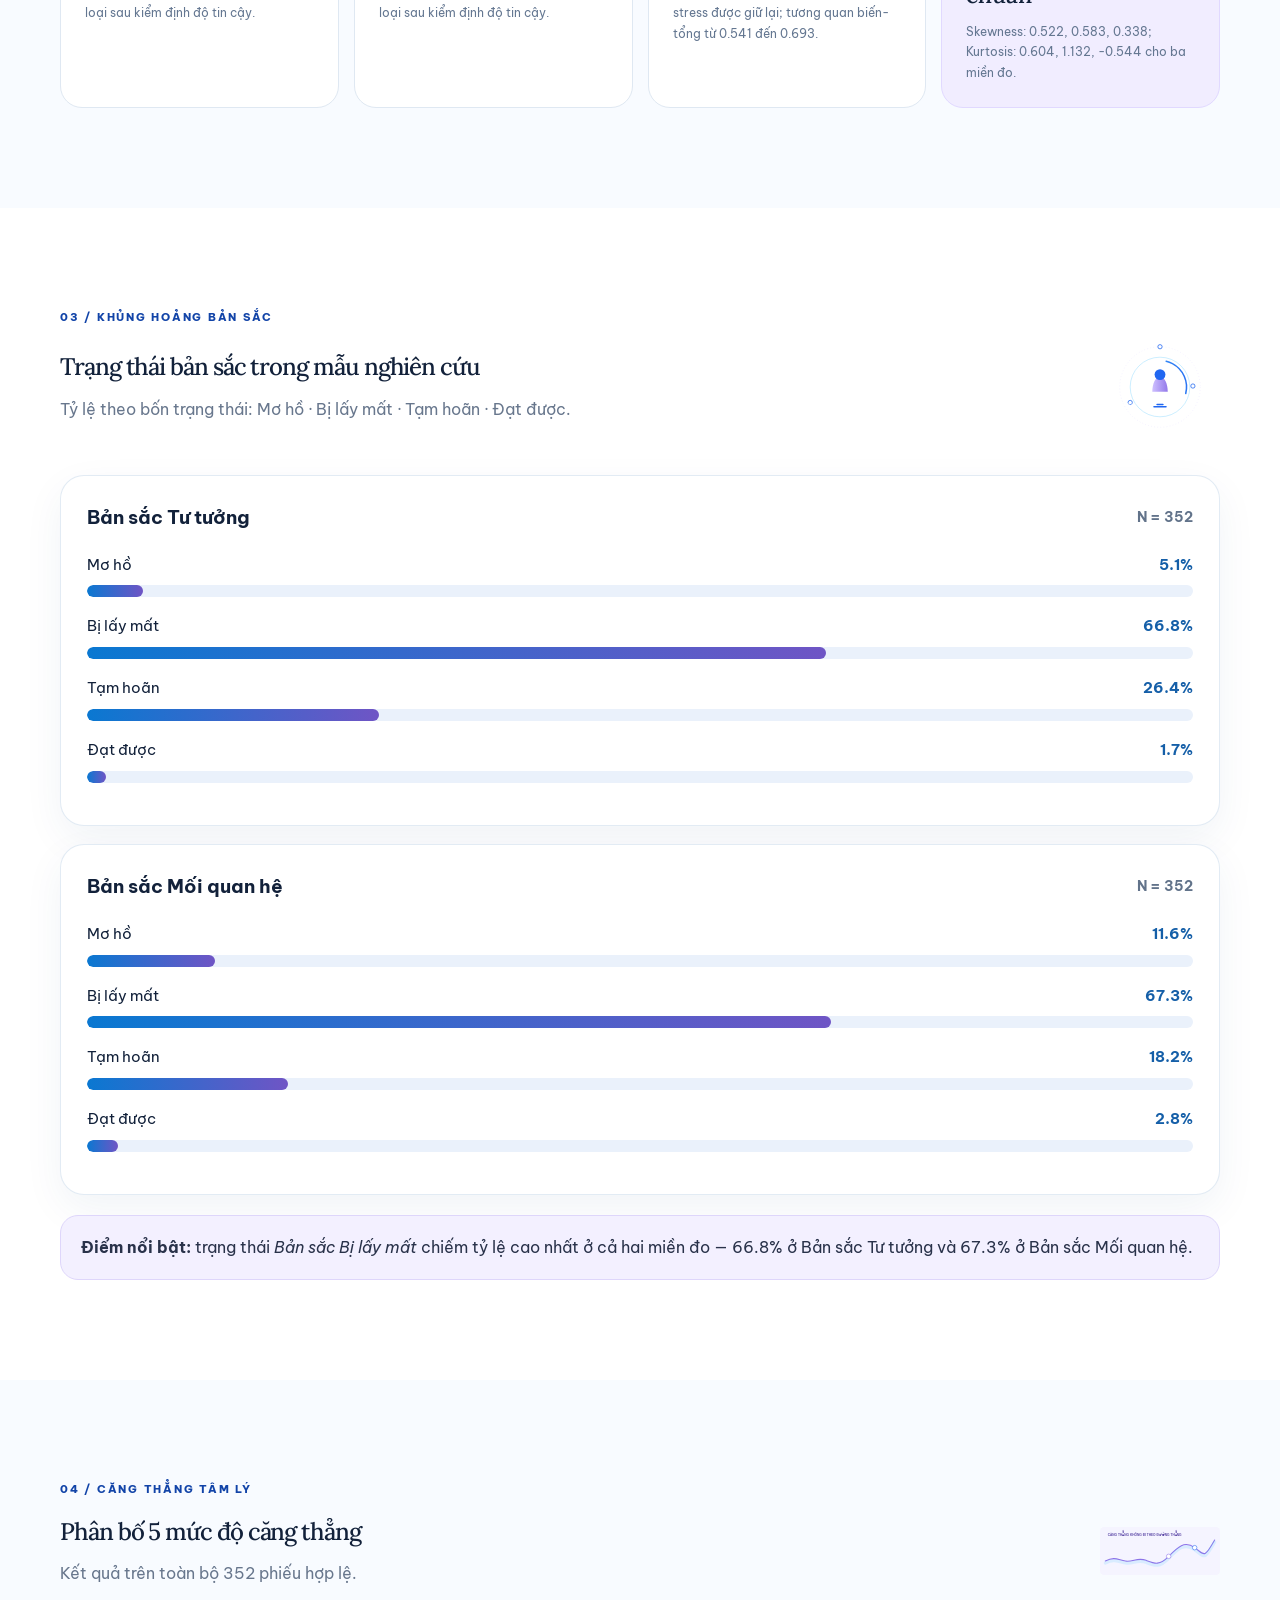
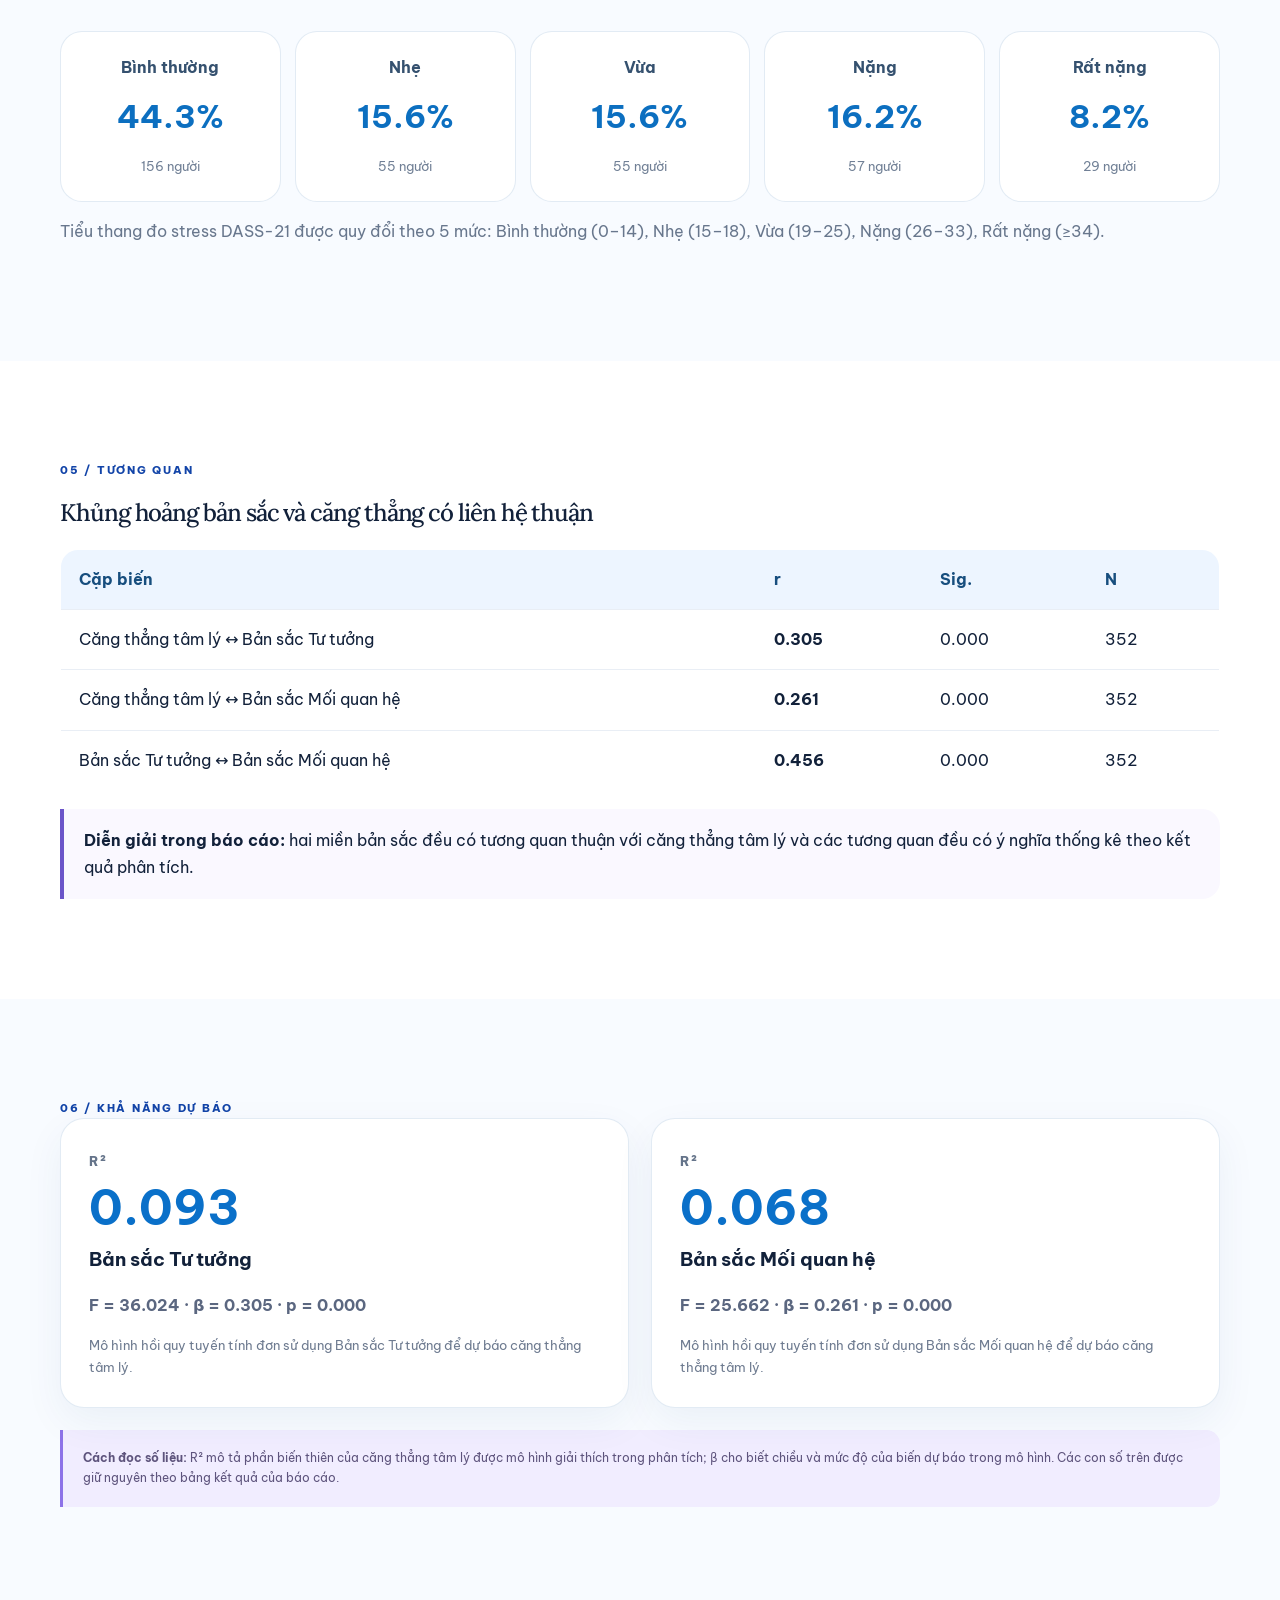
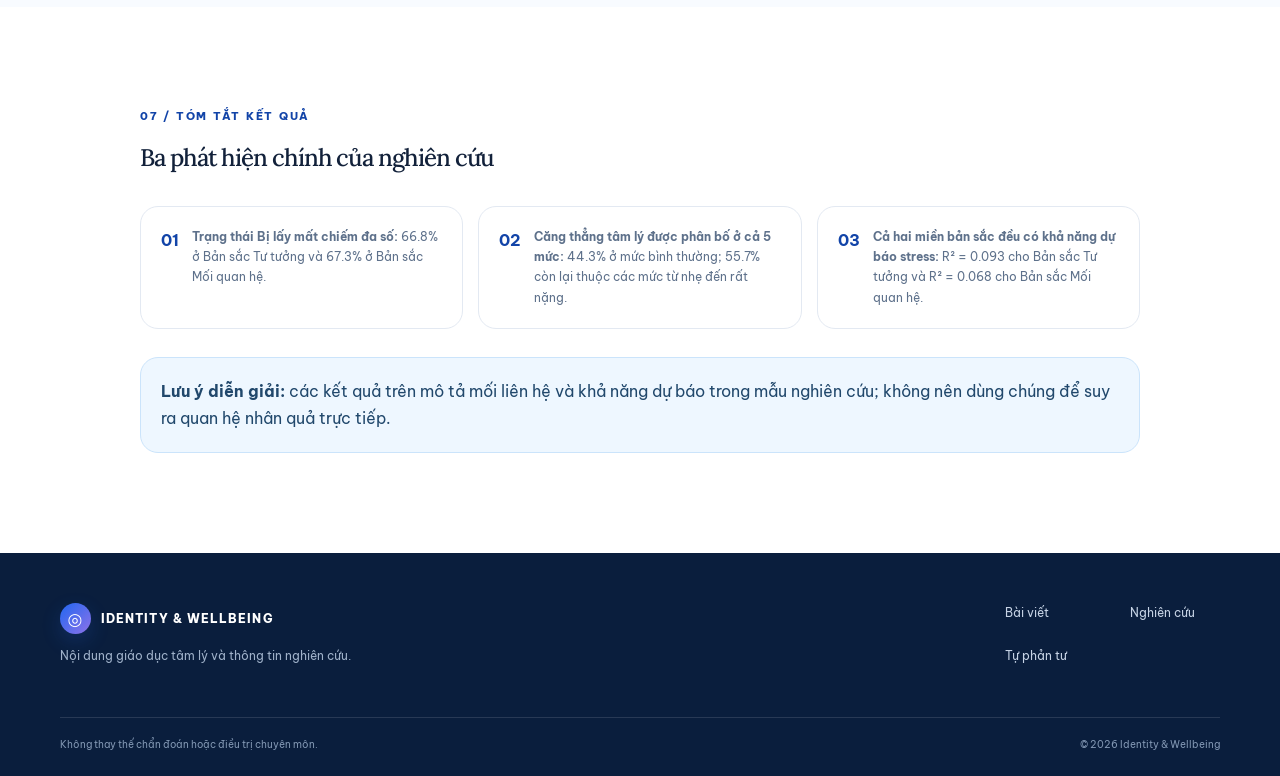
==== commit e5c52f59: "Add files via upload" ====
--- a/nghien-cuu.html
+++ b/nghien-cuu.html
@@ -27,7 +27,7 @@
           <h1>Mối liên hệ giữa<br /><em>khủng hoảng bản sắc cá nhân</em><br />và căng thẳng tâm lý</h1>
           <p>Trang này tóm lược dữ liệu và kết quả chính từ báo cáo nghiên cứu: quy mô mẫu, độ tin cậy thang đo, phân bố trạng thái bản sắc, mức độ căng thẳng, tương quan và khả năng dự báo.</p>
         </div>
-        <img class="page-hero-art" src="images/research-constellation.svg" alt="Minh họa mạng lưới các biến nghiên cứu" />
+        <img class="page-hero-art" src="research-constellation.svg" alt="Minh họa mạng lưới các biến nghiên cứu" />
       </div>
     </section>
 
@@ -60,7 +60,7 @@
         <div class="section-kicker">03 / KHỦNG HOẢNG BẢN SẮC</div>
         <div class="section-title-row">
           <div><h2>Trạng thái bản sắc trong mẫu nghiên cứu</h2><p class="muted">Tỷ lệ theo bốn trạng thái: Mơ hồ · Bị lấy mất · Tạm hoãn · Đạt được.</p></div>
-          <img class="section-art-small" src="images/identity-orbit.svg" alt="Minh họa các trạng thái bản sắc" />
+          <img class="section-art-small" src="identity-orbit.svg" alt="Minh họa các trạng thái bản sắc" />
         </div>
 
         <div class="data-panel">
@@ -88,7 +88,7 @@
         <div class="section-kicker">04 / CĂNG THẲNG TÂM LÝ</div>
         <div class="section-title-row">
           <div><h2>Phân bố 5 mức độ căng thẳng</h2><p class="muted">Kết quả trên toàn bộ 352 phiếu hợp lệ.</p></div>
-          <img class="section-art-small" src="images/stress-wave.svg" alt="Minh họa mức độ căng thẳng" />
+          <img class="section-art-small" src="stress-wave.svg" alt="Minh họa mức độ căng thẳng" />
         </div>
         <div class="stress-grid">
           <div class="stress-card"><span>Bình thường</span><b>44.3%</b><small>156 người</small></div>
--- a/style.css
+++ b/style.css
@@ -4,7 +4,7 @@
   --ink:#12213a; --muted:#60718a; --line:#dbe4ef; --paper:#f8fbff; --white:#fff;
   --shadow:0 18px 55px rgba(24,65,130,.12); --radius:24px;
 }
-*{box-sizing:border-box} html{scroll-behavior:smooth} body{margin:0;color:var(--ink);background:var(--white);font-family:"Be Vietnam Pro",system-ui,-apple-system,"Segoe UI",Roboto,"Helvetica Neue",Arial,sans-serif;line-height:1.7} a{text-decoration:none;color:inherit} button,input{font:inherit} img{max-width:100%;display:block}.container{width:min(1160px,calc(100% - 44px));margin:0 auto}.narrow-wrap{width:min(1000px,calc(100% - 44px))}.section-pad{padding:100px 0}.site-header{position:sticky;top:0;z-index:50;background:rgba(255,255,255,.92);border-bottom:1px solid rgba(18,68,168,.08);backdrop-filter:blur(16px)}.nav{height:76px;display:flex;align-items:center;justify-content:space-between;gap:30px}.brand{display:flex;align-items:center;gap:10px;font-weight:800;letter-spacing:.09em;font-size:12px}.brand-mark{display:grid;place-items:center;width:31px;height:31px;border-radius:50%;background:linear-gradient(135deg,var(--blue),var(--purple));color:white;font-size:17px;box-shadow:0 7px 20px rgba(33,103,241,.2)}.nav-links{display:flex;align-items:center;gap:30px;font-size:13px;color:#50647f}.nav-links a:hover,.nav-links .active-link{color:var(--blue);font-weight:700}.menu-btn,.mobile-back{display:none}.hero{padding-top:82px;background:linear-gradient(135deg,#fff 0%,#eff8ff 58%,#f4f0ff 100%);overflow:hidden}.hero-grid{display:grid;grid-template-columns:1.05fr .95fr;align-items:center;min-height:640px;gap:45px}.eyebrow,.section-kicker{font-size:11px;letter-spacing:.16em;font-weight:800;color:var(--blue-700)}.hero h1,.page-hero h1,h2{font-family:"Lora",Georgia,serif;font-weight:500;letter-spacing:-.045em;line-height:1.05}.hero h1{font-size:clamp(54px,6.1vw,86px);margin:18px 0 25px}.hero h1 em,h2 em,.page-hero h1 em{font-style:italic;color:var(--blue)}.hero-lead{max-width:640px;color:#516680;font-size:17px}.hero-lead strong{color:var(--blue-900)}.hero-actions{display:flex;gap:12px;flex-wrap:wrap;margin:28px 0}.btn{display:inline-flex;align-items:center;justify-content:center;gap:10px;padding:13px 19px;border-radius:999px;font-weight:700;font-size:13px;border:1px solid transparent;cursor:pointer;transition:.2s ease}.btn-primary{background:linear-gradient(135deg,var(--blue-700),var(--blue));color:#fff;box-shadow:0 12px 28px rgba(33,103,241,.23)}.btn-primary:hover{transform:translateY(-2px);box-shadow:0 16px 35px rgba(33,103,241,.27)}.btn-light{background:#fff;border-color:var(--line);color:var(--blue-900)}.btn-light:hover{border-color:#b8d4ef;transform:translateY(-2px)}.hero-mini-stats{display:flex;gap:26px;flex-wrap:wrap;margin-top:44px}.hero-mini-stats div{display:grid;gap:2px}.hero-mini-stats b{font-size:20px;color:var(--blue-700)}.hero-mini-stats span{font-size:10px;color:#6c7e95;text-transform:uppercase;letter-spacing:.08em}.hero-visual{position:relative;min-height:560px;display:grid;place-items:center}.hero-visual img{width:min(560px,100%);position:relative;z-index:2;filter:drop-shadow(0 30px 55px rgba(33,103,241,.14))}.glow{position:absolute;border-radius:50%;filter:blur(18px)}.glow-a{width:230px;height:230px;background:rgba(88,199,255,.25);top:18%;right:8%}.glow-b{width:210px;height:210px;background:rgba(141,114,232,.22);bottom:6%;left:6%}.visual-chip{position:absolute;z-index:3;padding:9px 12px;border:1px solid rgba(255,255,255,.75);background:rgba(255,255,255,.84);backdrop-filter:blur(10px);border-radius:999px;box-shadow:var(--shadow);font-size:10px;font-weight:800;letter-spacing:.08em}.chip-one{top:18%;left:5%;color:var(--blue-700)}.chip-two{top:61%;right:2%;color:#6d54c5}.chip-three{bottom:10%;left:17%;color:#1d6f93}.about{background:#fff}.about-grid{display:grid;grid-template-columns:1.1fr .9fr;gap:80px;margin-top:25px}.about h2{font-size:clamp(39px,4.6vw,68px);margin:0}.lead-paragraph{font-size:17px;color:#5c708a}.about-copy{padding-top:14px;color:#60718a;font-size:15px}.about-copy p{margin-top:0}.about-copy p+p{margin-top:15px}.text-link{display:inline-flex;gap:9px;color:var(--blue-700);font-weight:800;font-size:13px;margin-top:12px}.text-link:hover{gap:13px}.topic-strip{background:var(--blue-900);color:#fff}.topic-grid{display:grid;grid-template-columns:repeat(4,1fr)}.topic-cell{padding:40px 28px;border-right:1px solid rgba(255,255,255,.13)}.topic-cell:first-child{padding-left:0}.topic-cell:last-child{border-right:0}.topic-number{font-size:10px;color:#8fdcff;font-weight:800;letter-spacing:.16em}.topic-cell h3{font-family:"Lora",Georgia,serif;font-weight:500;font-size:25px;margin:11px 0 6px}.topic-cell p{margin:0;color:#b8c9e1;font-size:13px}.articles{background:var(--paper)}.section-head{display:flex;align-items:end;justify-content:space-between;gap:40px}.section-head h2,.research-preview h2,.self-check-banner h2,.resources h2,.content-grid h2,.reflection-prompts h2{font-size:clamp(40px,5vw,66px);margin:18px 0 0}.search-area{min-width:280px}.search-area label{display:block;font-size:10px;font-weight:800;letter-spacing:.13em;color:#74879f;margin-bottom:8px}.search-box{display:flex;align-items:center;border-bottom:1px solid #8ea1ba}.search-box input{width:100%;border:0;outline:0;background:transparent;padding:10px 0;color:var(--ink)}.search-box span{font-size:22px;color:var(--blue-700)}.filters{display:flex;flex-wrap:wrap;gap:9px;margin:35px 0 26px}.filter{background:#fff;border:1px solid var(--line);border-radius:999px;padding:8px 14px;font-size:11px;color:#56708f;cursor:pointer}.filter.active{background:var(--blue-700);border-color:var(--blue-700);color:#fff}.article-grid{display:grid;grid-template-columns:repeat(3,1fr);gap:18px}.article-card{background:#fff;border:1px solid #e1e9f2;padding:25px;min-height:350px;display:flex;flex-direction:column;border-radius:var(--radius);box-shadow:0 4px 18px rgba(35,76,135,.03);transition:transform .2s ease,box-shadow .2s ease}.article-card:hover{transform:translateY(-5px);box-shadow:var(--shadow)}.article-card.featured{grid-column:span 2;display:grid;grid-template-columns:.86fr 1.14fr;column-gap:26px;align-content:start;background:linear-gradient(135deg,#eff8ff,#fff)}.article-card.featured .article-illustration{grid-row:span 5;align-self:stretch}.article-illustration{margin:-25px -25px 20px;overflow:hidden;border-radius:22px 22px 0 0;background:#eef7ff}.article-illustration img{width:100%;height:100%;object-fit:cover}.card-meta{display:flex;justify-content:space-between;gap:10px;align-items:center;font-size:10px;color:#7b8da4;text-transform:uppercase;letter-spacing:.06em}.pill{background:var(--blue-100);color:var(--blue-700);padding:5px 8px;border-radius:999px;font-weight:800}.pill-purple{background:var(--purple-100);color:#6b52bd}.pill-blue{background:#e7f3ff;color:#1c6b97}.article-card h3{font-family:"Lora",Georgia,serif;font-weight:500;font-size:27px;line-height:1.13;letter-spacing:-.03em;margin:30px 0 10px}.article-card p{color:#60718a;font-size:13px;margin:0}.read-more{margin-top:auto;align-self:flex-start;padding:22px 0 0;background:none;border:0;color:var(--blue-700);font-weight:800;font-size:12px;cursor:pointer}.read-more span{margin-left:7px}.no-results{display:none;padding:40px 0;color:#71839b}.self-check-banner{background:linear-gradient(135deg,var(--blue-900),#173f86 55%,#3e2d78);color:#fff;padding:90px 0}.self-check-grid{display:grid;grid-template-columns:1.1fr .9fr;align-items:center;gap:60px}.self-check-banner .section-kicker{color:#8fdcff}.self-check-banner h2{margin-top:17px}.self-check-banner h2 em{color:#bfb2ff}.self-check-banner p{color:#c8d4e6;max-width:650px}.self-check-card{min-height:330px;border:1px solid rgba(255,255,255,.16);border-radius:30px;background:rgba(255,255,255,.07);display:grid;grid-template-columns:1fr 1fr;place-items:center;align-content:center;gap:22px;position:relative;overflow:hidden}.mini-ring{position:absolute;width:250px;height:250px;border-radius:50%;border:1px solid rgba(88,199,255,.5);box-shadow:0 0 0 28px rgba(141,114,232,.08),0 0 0 60px rgba(88,199,255,.05)}.self-check-card span{position:relative;z-index:2;font-size:11px;font-weight:800;letter-spacing:.12em;color:#fff}.self-check-card small{position:absolute;bottom:20px;left:20px;right:20px;text-align:center;color:#b9c7dc;font-size:10px}.research-preview{background:#fff}.research-preview-grid{display:grid;grid-template-columns:.9fr 1.1fr;gap:70px;align-items:start}.research-stats{display:grid;grid-template-columns:1fr 1fr;gap:16px}.stat-card{background:var(--blue-100);border:1px solid #d8ebfc;border-radius:20px;padding:24px}.stat-card:nth-child(2),.stat-card:nth-child(3){background:var(--purple-100);border-color:#e4ddff}.stat-card b{display:block;font-size:38px;line-height:1;color:var(--blue-700)}.stat-card span{display:block;margin-top:12px;color:#5e718b;font-size:12px}.quote-section{background:linear-gradient(135deg,var(--blue-900),#10275a);color:#fff;padding:92px 0}.quote-grid{max-width:980px}.quote-mark{font-family:"Lora",Georgia,serif;font-size:118px;line-height:.55;color:#8fdcff}.quote-grid blockquote{font-family:"Lora",Georgia,serif;font-size:clamp(33px,4.2vw,55px);line-height:1.06;letter-spacing:-.04em;margin:0}.quote-grid p{color:#a9bdd8;margin:25px 0 0}.resources{background:#f8fbff}.resources-wrap{max-width:940px}.resource-list{margin-top:45px;border-top:1px solid var(--line)}.resource{display:flex;justify-content:space-between;gap:25px;align-items:center;padding:23px 0;border-bottom:1px solid var(--line)}.resource-type{font-size:9px;font-weight:800;letter-spacing:.14em;color:#6b809b}.resource h3{font-family:"Lora",Georgia,serif;font-weight:500;font-size:21px;margin:7px 0 0}.arrow{font-size:22px;color:var(--blue-700)}.footer{background:var(--blue-950);color:#e6effa}.footer-top{display:flex;justify-content:space-between;gap:60px;padding:50px 0 38px}.footer-brand{color:#fff}.footer-top p{color:#9fb1c9;max-width:390px;font-size:12px}.footer-links{display:grid;grid-template-columns:repeat(2,minmax(90px,1fr));gap:10px 35px;color:#c6d3e5;font-size:12px}.footer-bottom{border-top:1px solid rgba(255,255,255,.12);padding:18px 0 23px;display:flex;justify-content:space-between;gap:30px;color:#8196b2;font-size:10px}.modal{position:fixed;inset:0;display:none;z-index:100}.modal.open{display:block}.modal-backdrop{position:absolute;inset:0;background:rgba(9,28,58,.7);backdrop-filter:blur(7px)}.modal-panel{position:relative;margin:6vh auto;width:min(820px,calc(100% - 34px));max-height:88vh;overflow:auto;background:#fff;padding:38px;border-radius:24px;box-shadow:0 35px 80px rgba(0,0,0,.23)}.modal-close{position:absolute;right:17px;top:13px;border:0;background:transparent;font-size:30px;cursor:pointer}.modal-meta{font-size:10px;letter-spacing:.15em;font-weight:800;color:#71839b}.modal-panel h2{font-family:"Lora",Georgia,serif;font-weight:500;font-size:clamp(35px,5vw,55px);line-height:1.05;letter-spacing:-.04em;margin:20px 0 25px}.modal-body{color:#5b6f89;font-size:14px}.modal-body h4{font-family:"Lora",Georgia,serif;font-size:24px;color:var(--ink);font-weight:500;margin:27px 0 10px}.modal-body li{margin:7px 0}.modal-table{margin:22px 0;border-top:1px solid var(--line)}.modal-table div{display:grid;grid-template-columns:120px 1fr;gap:18px;padding:12px 0;border-bottom:1px solid var(--line)}.modal-table span{color:#6a7c94}.mini-flow{display:flex;gap:10px;align-items:center;flex-wrap:wrap;margin:25px 0}.mini-flow span{padding:8px 11px;border-radius:999px;background:var(--blue-100);font-size:11px;color:var(--blue-700);font-weight:800}.mini-flow i{font-style:normal;color:#8b9ab0}.modal-source{margin-top:28px;padding-top:18px;border-top:1px solid var(--line);font-size:11px;color:#7c8ca2}.modal-open{overflow:hidden}
+*{box-sizing:border-box} html{scroll-behavior:smooth} body{margin:0;color:var(--ink);background:var(--white);font-family:"Be Vietnam Pro",system-ui,-apple-system,"Segoe UI",Roboto,"Helvetica Neue",Arial,sans-serif;line-height:1.7} a{text-decoration:none;color:inherit} button,input{font:inherit} img{max-width:100%;display:block}.container{width:min(1160px,calc(100% - 44px));margin:0 auto}.narrow-wrap{width:min(1000px,calc(100% - 44px))}.section-pad{padding:100px 0}.site-header{position:sticky;top:0;z-index:50;background:rgba(255,255,255,.92);border-bottom:1px solid rgba(18,68,168,.08);backdrop-filter:blur(16px)}.nav{height:76px;display:flex;align-items:center;justify-content:space-between;gap:30px}.brand{display:flex;align-items:center;gap:10px;font-weight:800;letter-spacing:.09em;font-size:12px}.brand-mark{display:grid;place-items:center;width:31px;height:31px;border-radius:50%;background:linear-gradient(135deg,var(--blue),var(--purple));color:white;font-size:17px;box-shadow:0 7px 20px rgba(33,103,241,.2)}.nav-links{display:flex;align-items:center;gap:30px;font-size:13px;color:#50647f}.nav-links a:hover,.nav-links .active-link{color:var(--blue);font-weight:700}.menu-btn,.mobile-back{display:none}.hero{padding-top:82px;background:linear-gradient(135deg,#fff 0%,#eff8ff 58%,#f4f0ff 100%);overflow:hidden}.hero-grid{display:grid;grid-template-columns:1.05fr .95fr;align-items:center;min-height:640px;gap:45px}.eyebrow,.section-kicker{font-size:11px;letter-spacing:.16em;font-weight:800;color:var(--blue-700)}.hero h1,.page-hero h1,h2{font-family:"Lora",Georgia,serif;font-weight:500;letter-spacing:-.045em;line-height:1.05}.hero h1{font-size:clamp(54px,6.1vw,86px);margin:18px 0 25px}.hero h1 em,h2 em,.page-hero h1 em{font-style:italic;color:var(--blue)}.hero-lead{max-width:640px;color:#516680;font-size:17px}.hero-lead strong{color:var(--blue-900)}.hero-actions{display:flex;gap:12px;flex-wrap:wrap;margin:28px 0}.btn{display:inline-flex;align-items:center;justify-content:center;gap:10px;padding:13px 19px;border-radius:999px;font-weight:700;font-size:13px;border:1px solid transparent;cursor:pointer;transition:.2s ease}.btn-primary{background:linear-gradient(135deg,var(--blue-700),var(--blue));color:#fff;box-shadow:0 12px 28px rgba(33,103,241,.23)}.btn-primary:hover{transform:translateY(-2px);box-shadow:0 16px 35px rgba(33,103,241,.27)}.btn-light{background:#fff;border-color:var(--line);color:var(--blue-900)}.btn-light:hover{border-color:#b8d4ef;transform:translateY(-2px)}.hero-mini-stats{display:flex;gap:26px;flex-wrap:wrap;margin-top:44px}.hero-mini-stats div{display:grid;gap:2px}.hero-mini-stats b{font-size:20px;color:var(--blue-700)}.hero-mini-stats span{font-size:10px;color:#6c7e95;text-transform:uppercase;letter-spacing:.08em}.hero-visual{position:relative;min-height:560px;display:grid;place-items:center}.hero-visual img{width:min(560px,100%);position:relative;z-index:2;filter:drop-shadow(0 30px 55px rgba(33,103,241,.14))}.glow{position:absolute;border-radius:50%;filter:blur(18px)}.glow-a{width:230px;height:230px;background:rgba(88,199,255,.25);top:18%;right:8%}.glow-b{width:210px;height:210px;background:rgba(141,114,232,.22);bottom:6%;left:6%}.visual-chip{position:absolute;z-index:3;padding:9px 12px;border:1px solid rgba(255,255,255,.75);background:rgba(255,255,255,.84);backdrop-filter:blur(10px);border-radius:999px;box-shadow:var(--shadow);font-size:10px;font-weight:800;letter-spacing:.08em}.chip-one{top:18%;left:5%;color:var(--blue-700)}.chip-two{top:61%;right:2%;color:#6d54c5}.chip-three{bottom:10%;left:17%;color:#1d6f93}.about{background:#fff}.about-grid{display:grid;grid-template-columns:1.1fr .9fr;gap:80px;margin-top:25px}.about h2{font-size:clamp(39px,4.6vw,68px);margin:0}.lead-paragraph{font-size:17px;color:#5c708a}.about-copy{padding-top:14px;color:#60718a;font-size:15px}.about-copy p{margin-top:0}.about-copy p+p{margin-top:15px}.text-link{display:inline-flex;gap:9px;color:var(--blue-700);font-weight:800;font-size:13px;margin-top:12px}.text-link:hover{gap:13px}.topic-strip{background:var(--blue-900);color:#fff}.topic-grid{display:grid;grid-template-columns:repeat(4,1fr)}.topic-cell{padding:40px 28px;border-right:1px solid rgba(255,255,255,.13)}.topic-cell:first-child{padding-left:0}.topic-cell:last-child{border-right:0}.topic-number{font-size:10px;color:#8fdcff;font-weight:800;letter-spacing:.16em}.topic-cell h3{font-family:"Lora",Georgia,serif;font-weight:500;font-size:25px;margin:11px 0 6px}.topic-cell p{margin:0;color:#b8c9e1;font-size:13px}.articles{background:var(--paper)}.section-head{display:flex;align-items:end;justify-content:space-between;gap:40px}.section-head h2,.research-preview h2,.self-check-banner h2,.resources h2,.content-grid h2,.reflection-prompts h2{font-size:clamp(40px,5vw,66px);margin:18px 0 0}.search-area{min-width:280px}.search-area label{display:block;font-size:10px;font-weight:800;letter-spacing:.13em;color:#74879f;margin-bottom:8px}.search-box{display:flex;align-items:center;border-bottom:1px solid #8ea1ba}.search-box input{width:100%;border:0;outline:0;background:transparent;padding:10px 0;color:var(--ink)}.search-box span{font-size:22px;color:var(--blue-700)}.filters{display:flex;flex-wrap:wrap;gap:9px;margin:35px 0 26px}.filter{background:#fff;border:1px solid var(--line);border-radius:999px;padding:8px 14px;font-size:11px;color:#56708f;cursor:pointer}.filter.active{background:var(--blue-700);border-color:var(--blue-700);color:#fff}.article-grid{display:grid;grid-template-columns:repeat(3,1fr);gap:18px}.article-card{background:#fff;border:1px solid #e1e9f2;padding:25px;min-height:350px;display:flex;flex-direction:column;border-radius:var(--radius);box-shadow:0 4px 18px rgba(35,76,135,.03);transition:transform .2s ease,box-shadow .2s ease}.article-card:hover{transform:translateY(-5px);box-shadow:var(--shadow)}.article-card.featured{grid-column:span 2;display:grid;grid-template-columns:.86fr 1.14fr;column-gap:26px;align-content:start;background:linear-gradient(135deg,#eff8ff,#fff)}.article-card.featured .article-illustration{grid-row:span 5;align-self:stretch}.article-illustration{margin:-25px -25px 20px;overflow:hidden;border-radius:22px 22px 0 0;background:#eef7ff}.article-illustration img{width:100%;height:100%;object-fit:cover}.card-meta{display:flex;justify-content:space-between;gap:10px;align-items:center;font-size:10px;color:#7b8da4;text-transform:uppercase;letter-spacing:.06em}.pill{background:var(--blue-100);color:var(--blue-700);padding:5px 8px;border-radius:999px;font-weight:800}.pill-purple{background:var(--purple-100);color:#6b52bd}.pill-blue{background:#e7f3ff;color:#1c6b97}.article-card h3{font-family:"Lora",Georgia,serif;font-weight:500;font-size:27px;line-height:1.13;letter-spacing:-.03em;margin:30px 0 10px}.article-card p{color:#60718a;font-size:13px;margin:0}.read-more{margin-top:auto;align-self:flex-start;padding:22px 0 0;background:none;border:0;color:var(--blue-700);font-weight:800;font-size:12px;cursor:pointer}.read-more span{margin-left:7px}.no-results{display:none;padding:40px 0;color:#71839b}.self-check-banner{background:linear-gradient(135deg,var(--blue-900),#173f86 55%,#3e2d78);color:#fff;padding:90px 0}.self-check-grid{display:grid;grid-template-columns:1.1fr .9fr;align-items:center;gap:60px}.self-check-banner .section-kicker{color:#8fdcff}.self-check-banner h2{margin-top:17px}.self-check-banner h2 em{color:#bfb2ff}.self-check-banner p{color:#c8d4e6;max-width:650px}.self-check-card{min-height:330px;border:1px solid rgba(255,255,255,.16);border-radius:30px;background:rgba(255,255,255,.07);display:grid;grid-template-columns:1fr 1fr;place-items:center;align-content:center;gap:22px;position:relative;overflow:hidden}.mini-ring{position:absolute;width:250px;height:250px;border-radius:50%;border:1px solid rgba(88,199,255,.5);box-shadow:0 0 0 28px rgba(141,114,232,.08),0 0 0 60px rgba(88,199,255,.05)}.self-check-card span{position:relative;z-index:2;font-size:11px;font-weight:800;letter-spacing:.12em;color:#fff}.self-check-card small{position:absolute;bottom:20px;left:20px;right:20px;text-align:center;color:#b9c7dc;font-size:10px}.research-preview{background:#fff}.research-preview-grid{display:grid;grid-template-columns:.9fr 1.1fr;gap:70px;align-items:start}.research-stats{display:grid;grid-template-columns:1fr 1fr;gap:16px}.stat-card{background:var(--blue-100);border:1px solid #d8ebfc;border-radius:20px;padding:24px}.stat-card:nth-child(2),.stat-card:nth-child(3){background:var(--purple-100);border-color:#e4ddff}.stat-card b{display:block;font-size:38px;line-height:1;color:var(--blue-700)}.stat-card span{display:block;margin-top:12px;color:#5e718b;font-size:12px}.quote-section{background:linear-gradient(135deg,var(--blue-900),#10275a);color:#fff;padding:92px 0}.quote-grid{max-width:980px}.quote-mark{font-family:"Lora",Georgia,serif;font-size:118px;line-height:.55;color:#8fdcff}.quote-grid blockquote{font-family:"Lora",Georgia,serif;font-size:clamp(33px,4.2vw,55px);line-height:1.06;letter-spacing:-.04em;margin:0}.quote-grid p{color:#a9bdd8;margin:25px 0 0}.resources{background:#f8fbff}.resources-wrap{max-width:940px}.resource-list{margin-top:45px;border-top:1px solid var(--line)}.resource{display:flex;justify-content:space-between;gap:25px;align-items:center;padding:23px 0;border-bottom:1px solid var(--line)}.resource-type{font-size:9px;font-weight:800;letter-spacing:.14em;color:#6b809b}.resource h3{font-family:"Lora",Georgia,serif;font-weight:500;font-size:21px;margin:7px 0 0}.arrow{font-size:22px;color:var(--blue-700)}.footer{background:var(--blue-950);color:#e6effa}.footer-top{display:flex;justify-content:space-between;gap:60px;padding:50px 0 38px}.footer-brand{color:#fff}.footer-top p{color:#9fb1c9;max-width:390px;font-size:12px}.footer-links{display:grid;grid-template-columns:repeat(2,minmax(90px,1fr));gap:10px 35px;color:#c6d3e5;font-size:12px}.footer-bottom{border-top:1px solid rgba(255,255,255,.12);padding:18px 0 23px;display:flex;justify-content:space-between;gap:30px;color:#8196b2;font-size:10px}.modal{position:fixed;inset:0;display:none;z-index:100}.modal.open{display:block}.modal-backdrop{position:absolute;inset:0;background:rgba(9,28,58,.7);backdrop-filter:blur(7px)}.modal-panel{position:relative;margin:6vh auto;width:min(820px,calc(100% - 34px));max-height:88vh;overflow:auto;background:#fff;padding:38px;border-radius:24px;box-shadow:0 35px 80px rgba(0,0,0,.23)}.modal-close{position:absolute;right:17px;top:13px;border:0;background:transparent;font-size:30px;cursor:pointer}.modal-meta{font-size:10px;letter-spacing:.15em;font-weight:800;color:#71839b}.modal-panel h2{font-family:"Lora",Georgia,serif;font-weight:500;font-size:clamp(35px,5vw,55px);line-height:1.05;letter-spacing:-.04em;margin:20px 0 25px}.modal-body{color:#5b6f89;font-size:14px}.modal-body h4{font-family:"Lora",Georgia,serif;font-size:24px;color:var(--ink);font-weight:500;margin:27px 0 10px}.modal-body li{margin:7px 0}.modal-table{margin:22px 0;border-top:1px solid var(--line)}.modal-table div{display:grid;grid-template-columns:120px 1fr;gap:18px;padding:12px 0;border-bottom:1px solid var(--line)}.modal-table span{color:#6a7c94}.mini-flow{display:flex;gap:10px;align-items:center;flex-wrap:wrap;margin:25px 0}.mini-flow span{padding:8px 11px;border-radius:999px;background:var(--blue-100);font-size:11px;color:var(--blue-700);font-weight:800}.mini-flow i{font-style:normal;color:#8b9ab0}.modal-source{margin-top:28px;padding-top:18px;border-top:1px solid var(--line);font-size:11px;color:#7c8ca2}.modal-source a{color:var(--blue-700);font-weight:800;text-decoration:underline;text-underline-offset:3px}.modal-source a:hover{color:var(--blue-900)}.modal-open{overflow:hidden}
 /* inner pages */
 .page-hero{color:#fff}.blue-hero{background:linear-gradient(135deg,#0c2d61,#1244a8 58%,#286ff4)}.purple-hero{background:linear-gradient(135deg,#2f286b,#5b4aa7 58%,#8d72e8)}.page-hero-grid{display:grid;grid-template-columns:1.1fr .9fr;align-items:center;gap:70px}.light-kicker{color:#9be1ff}.page-hero h1{font-size:clamp(45px,5.8vw,78px);margin:18px 0}.page-hero h1 em{color:#bfc8ff}.page-hero p{color:#d7e7f7;max-width:700px;font-size:16px}.page-hero-art{width:min(500px,100%);justify-self:end;filter:drop-shadow(0 25px 50px rgba(0,0,0,.18))}.metric-grid{display:grid;grid-template-columns:repeat(4,1fr);gap:16px;margin-top:35px}.metric-card{background:#fff;border:1px solid #dfe8f2;padding:25px;border-radius:22px;box-shadow:0 7px 25px rgba(25,70,130,.05)}.metric-card span{font-size:10px;color:#71839b;text-transform:uppercase;letter-spacing:.08em;font-weight:800}.metric-card b{display:block;font-size:45px;color:var(--blue-700);line-height:1;margin-top:13px}.metric-card p{font-size:12px;color:#647791}.soft-section{background:var(--paper)}.content-grid{display:grid;grid-template-columns:.9fr 1.1fr;gap:75px}.content-grid h2{font-size:clamp(38px,4.5vw,60px)}.content-copy{padding-top:10px;color:#5b6f89}.content-copy p{font-size:15px}.result-grid{display:grid;grid-template-columns:repeat(4,1fr);gap:15px;margin-top:35px}.result-card{border-radius:22px;border:1px solid #dfe8f2;padding:24px;background:#fff}.result-card span{display:inline-grid;place-items:center;width:33px;height:33px;border-radius:50%;background:var(--blue-100);color:var(--blue-700);font-size:10px;font-weight:800}.result-card h3{font-family:"Lora",Georgia,serif;font-size:23px;margin:22px 0 8px;font-weight:500}.result-card p{color:#647791;font-size:12px;margin:0}.result-card.emphasis{background:var(--purple-100);border-color:#e1d9ff}.result-card.emphasis span{background:#fff;color:#6d54c5}.update-note{margin-top:24px;padding:18px 20px;border-left:3px solid var(--purple);background:#f1edff;color:#5e547d;font-size:12px;border-radius:0 14px 14px 0}.application-grid{display:grid;grid-template-columns:repeat(3,1fr);gap:15px;margin-top:35px}.application-grid>div{display:grid;grid-template-columns:auto 1fr;gap:13px;padding:20px;border-radius:18px;background:#fff;border:1px solid #e3e9f2}.application-grid b{color:var(--blue-700)}.application-grid span{font-size:12px;color:#5e718b}.quiz-shell{max-width:920px}.quiz-intro{padding:18px 20px;border-radius:18px;background:#f1edff;border:1px solid #e3dcff;color:#5c5374;font-size:12px}.quiz-badge{display:inline-flex;padding:5px 8px;background:#fff;color:#6b52bd;border-radius:999px;font-weight:800;font-size:9px;letter-spacing:.09em;margin-bottom:10px}.question-card{border:0;margin:18px 0;padding:0;border-top:1px solid var(--line);padding-top:22px}.question-card legend{display:grid;grid-template-columns:auto auto 1fr;align-items:center;gap:10px;width:100%;font-family:"Lora",Georgia,serif;font-size:20px;line-height:1.35}.question-card legend>span{color:var(--blue);font-family:"Be Vietnam Pro",sans-serif;font-size:11px;font-weight:800}.question-card legend small{justify-self:start;padding:4px 8px;background:var(--blue-100);color:var(--blue-700);border-radius:999px;font-family:"Be Vietnam Pro",sans-serif;font-size:9px;font-weight:800;letter-spacing:.06em}.scale-row{display:grid;grid-template-columns:repeat(5,1fr);gap:8px;margin-top:16px}.scale-row label{position:relative;display:grid;place-items:center;gap:3px;padding:12px 6px;border:1px solid var(--line);border-radius:13px;cursor:pointer;font-weight:800;color:#526986;font-size:15px;transition:.15s}.scale-row label:hover{border-color:#9fc6ff;background:#f6fbff}.scale-row input{position:absolute;opacity:0;pointer-events:none}.scale-row label:has(input:checked){background:var(--blue-100);border-color:#86bcfb;color:var(--blue-700)}.scale-row span{font-size:8px;font-weight:500;text-align:center;color:#71839b}.quiz-submit{margin-top:25px}.quiz-result{display:none;margin-top:35px;padding:25px;border-radius:24px;background:linear-gradient(135deg,#eff8ff,#f1edff);border:1px solid #dbe8f7}.quiz-result.show{display:block}.result-head{display:flex;justify-content:space-between;align-items:center;color:var(--blue-700);font-size:10px;font-weight:800;letter-spacing:.1em}.result-head button{border:0;background:#fff;width:30px;height:30px;border-radius:50%;cursor:pointer}.score-grid{display:grid;grid-template-columns:repeat(3,1fr);gap:12px;margin:18px 0}.score-grid>div{background:#fff;border-radius:16px;padding:18px;text-align:center}.score-grid b{display:block;font-size:35px;color:var(--blue-700)}.score-grid span{font-size:10px;color:#71839b}.quiz-result p{font-size:14px;color:#536882}.quiz-result small{font-size:10px;color:#71839b}.reflection-prompts{display:grid;grid-template-columns:.9fr 1.1fr;gap:70px}.prompt-list{display:grid;gap:10px}.prompt-list>div{display:grid;grid-template-columns:auto 1fr;gap:14px;padding:18px 0;border-bottom:1px solid var(--line)}.prompt-list b{color:var(--purple)}.prompt-list p{margin:0;font-size:13px;color:#5d718b}.mobile-back{color:var(--blue-700);font-size:12px;font-weight:700}
 @media(max-width:980px){.nav-links{display:none}.menu-btn{display:block;background:none;border:0;font-size:22px;color:var(--blue-700);cursor:pointer}.mobile-menu{display:none;padding:0 0 15px}.mobile-menu.open{display:grid;gap:12px}.mobile-menu a{font-size:13px;color:#536884}.hero-grid,.about-grid,.self-check-grid,.research-preview-grid,.page-hero-grid,.content-grid,.reflection-prompts{grid-template-columns:1fr}.hero-grid{min-height:auto}.hero-visual{min-height:480px}.article-grid{grid-template-columns:1fr 1fr}.article-card.featured{grid-column:span 2}.topic-grid{grid-template-columns:1fr 1fr}.topic-cell:nth-child(2){border-right:0}.topic-cell{border-bottom:1px solid rgba(255,255,255,.13)}.topic-cell:nth-last-child(-n+2){border-bottom:0}.research-stats{max-width:680px}.metric-grid{grid-template-columns:1fr 1fr}.result-grid{grid-template-columns:1fr 1fr}.application-grid{grid-template-columns:1fr}.page-hero-art{justify-self:center;max-width:440px}}
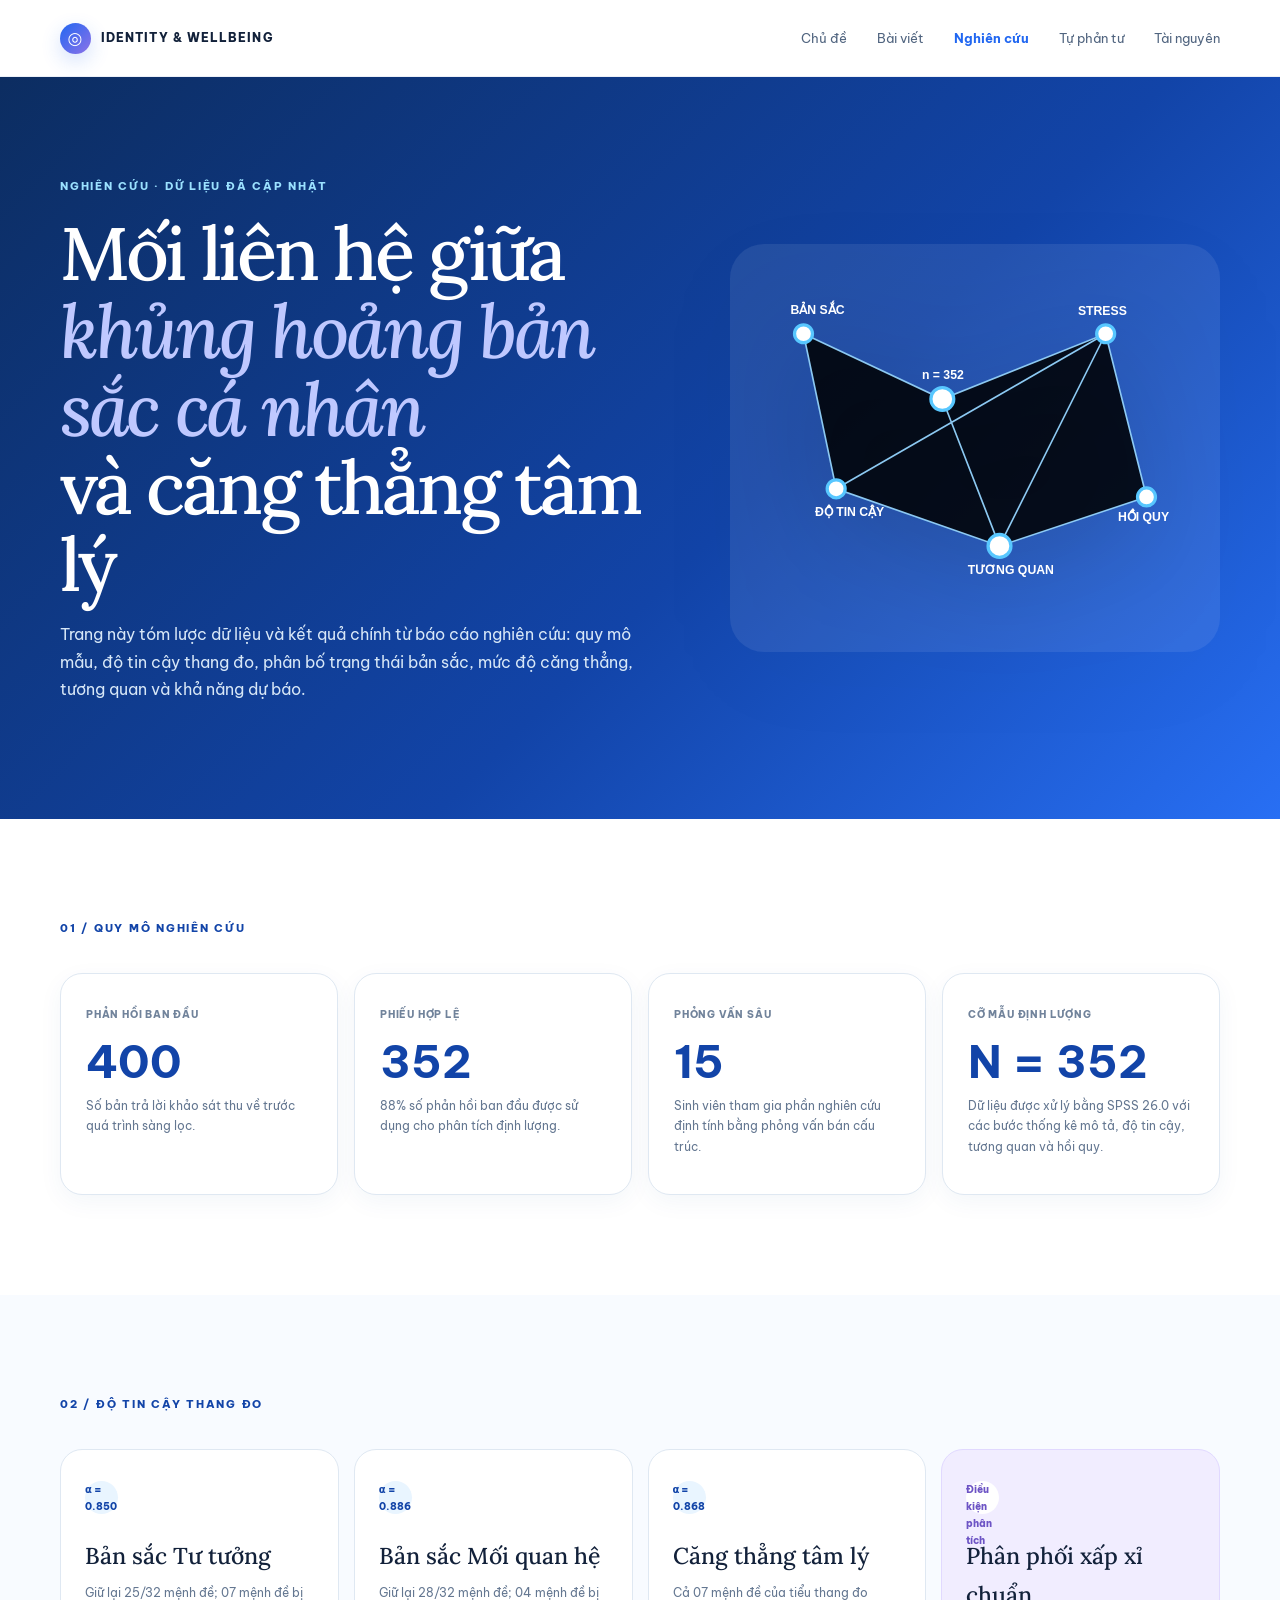
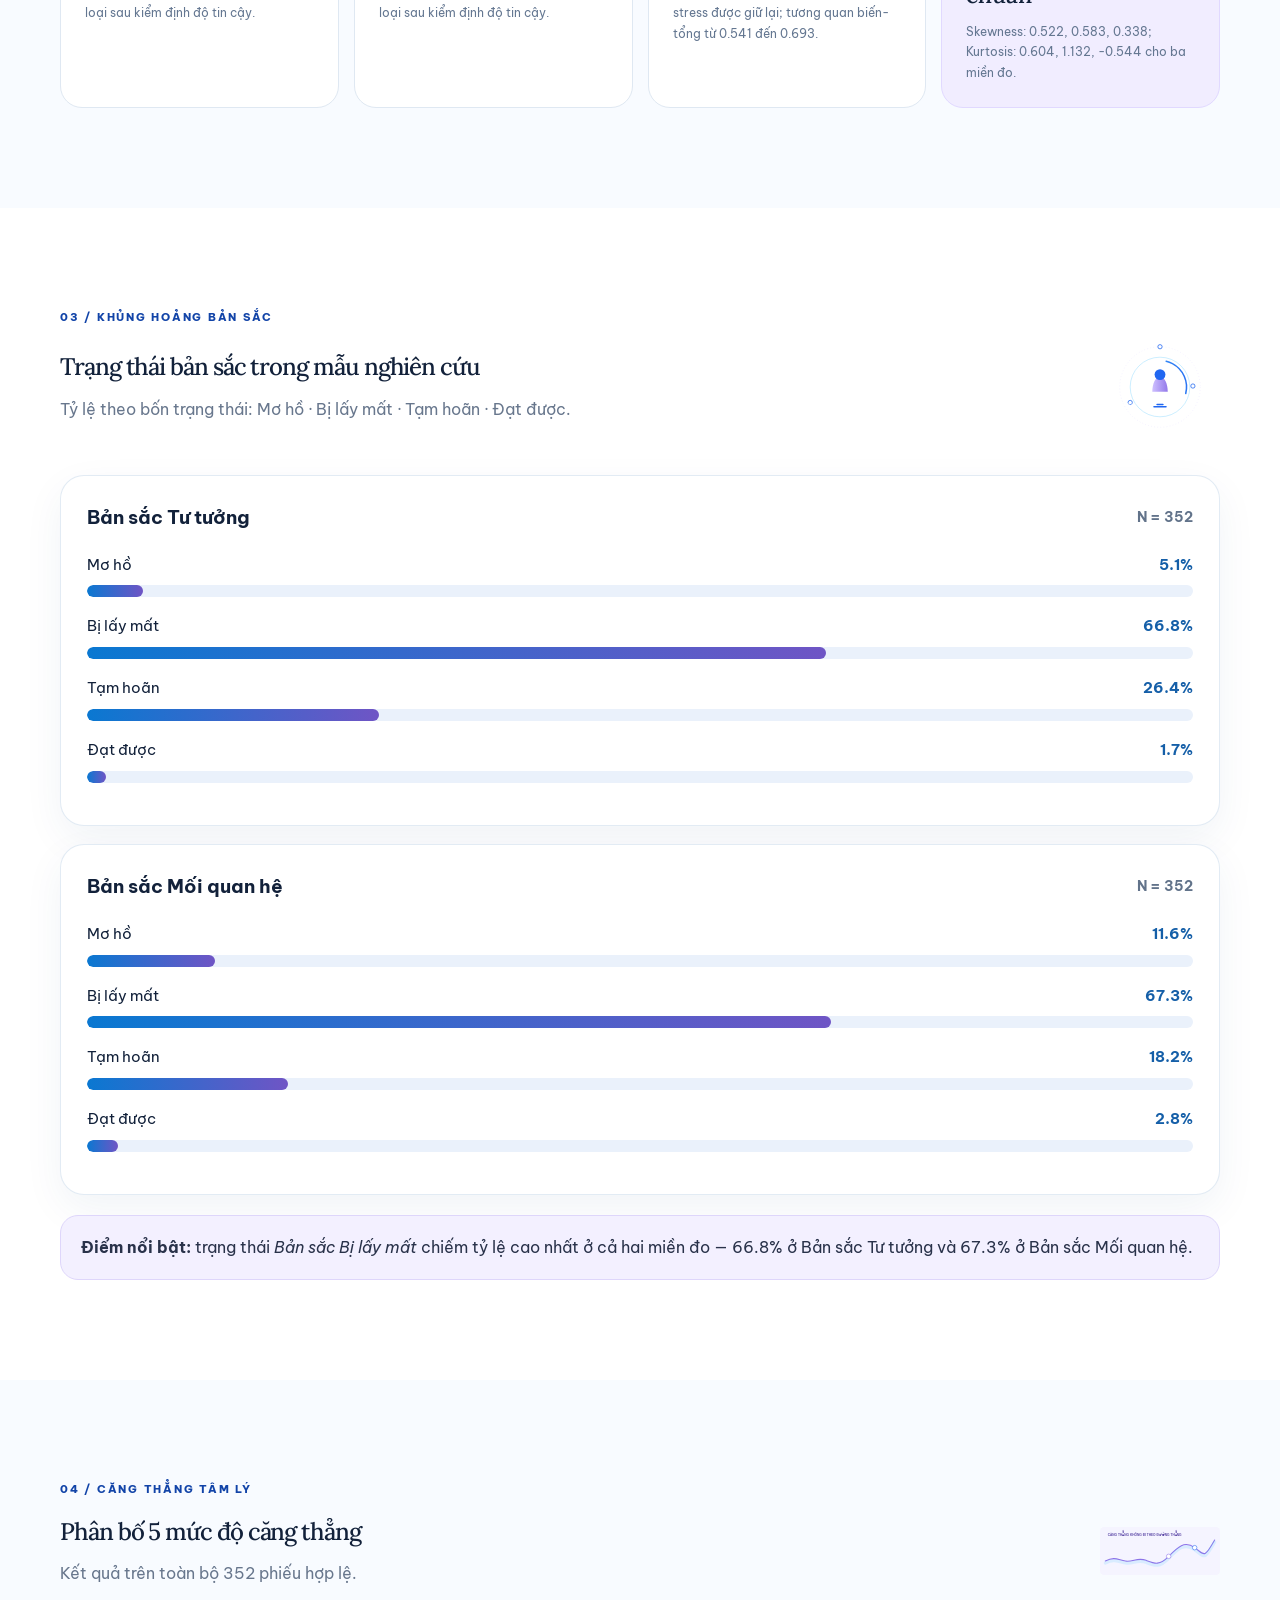
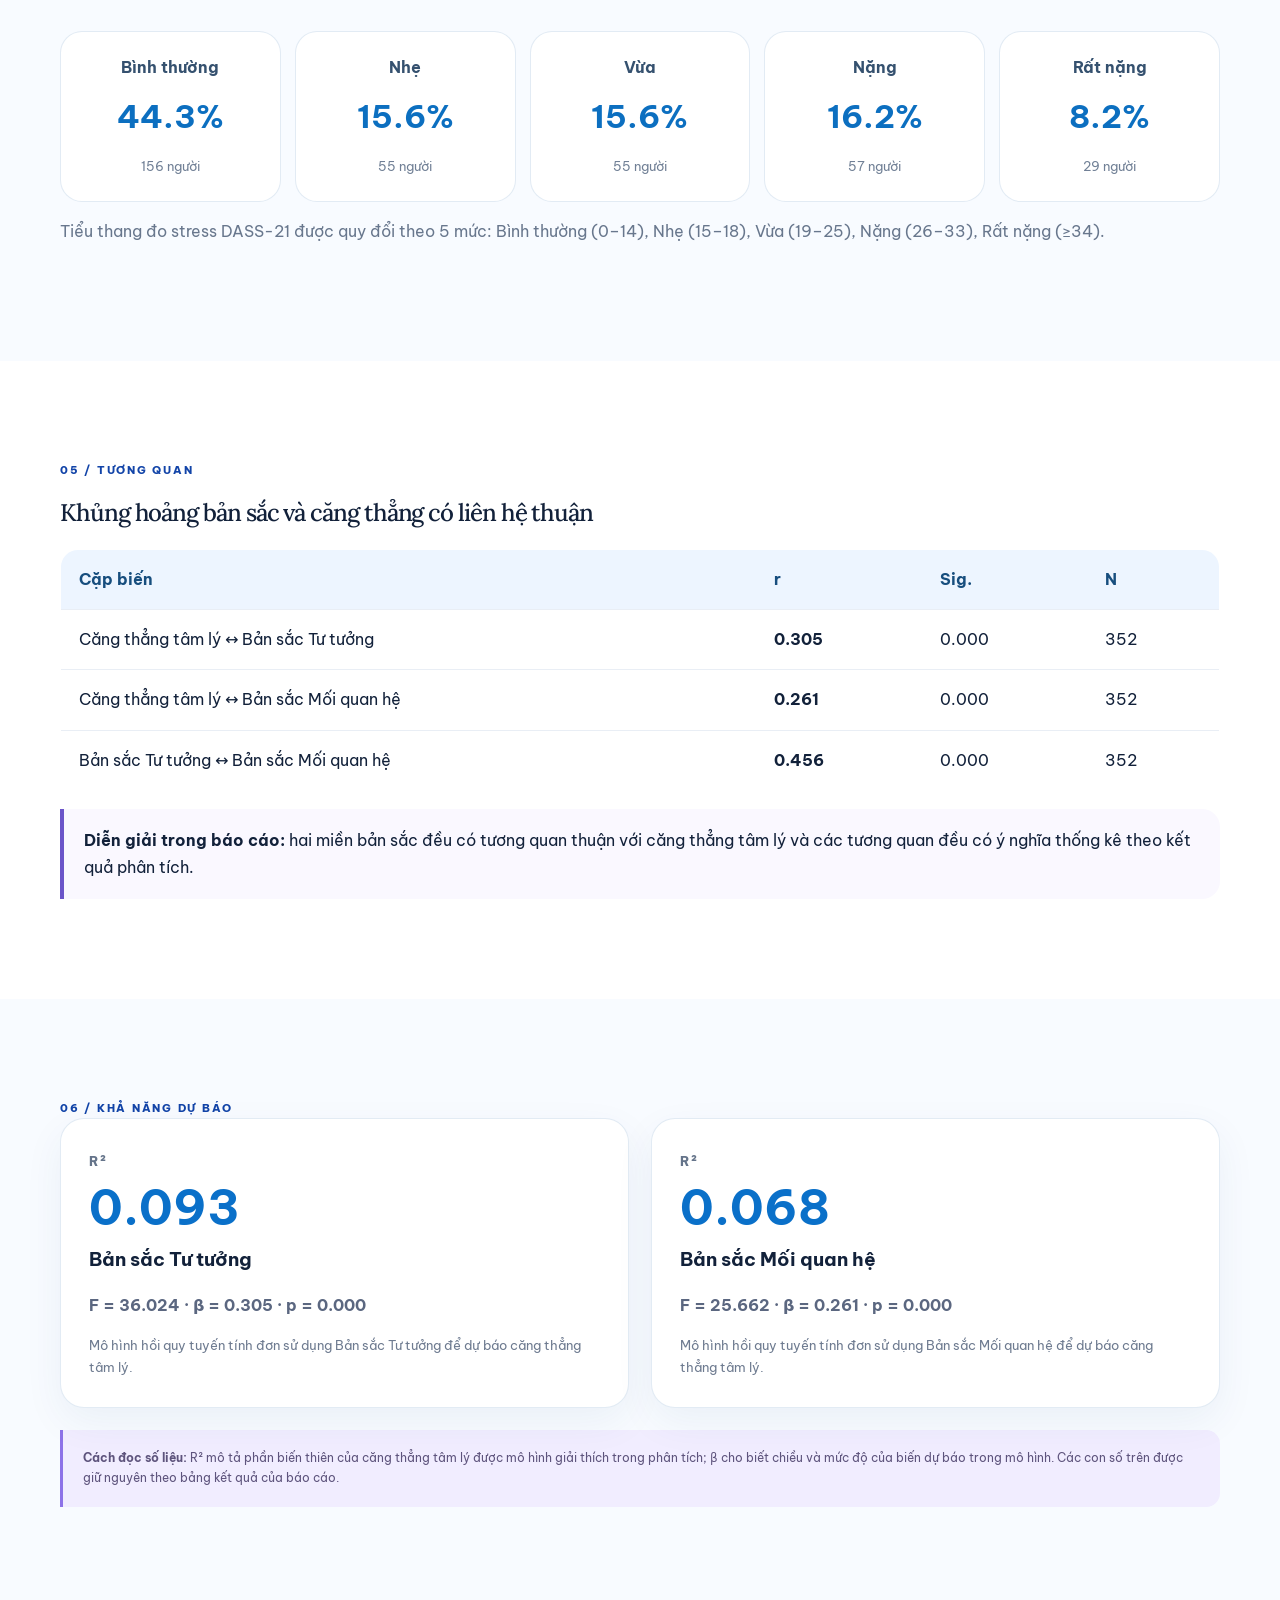
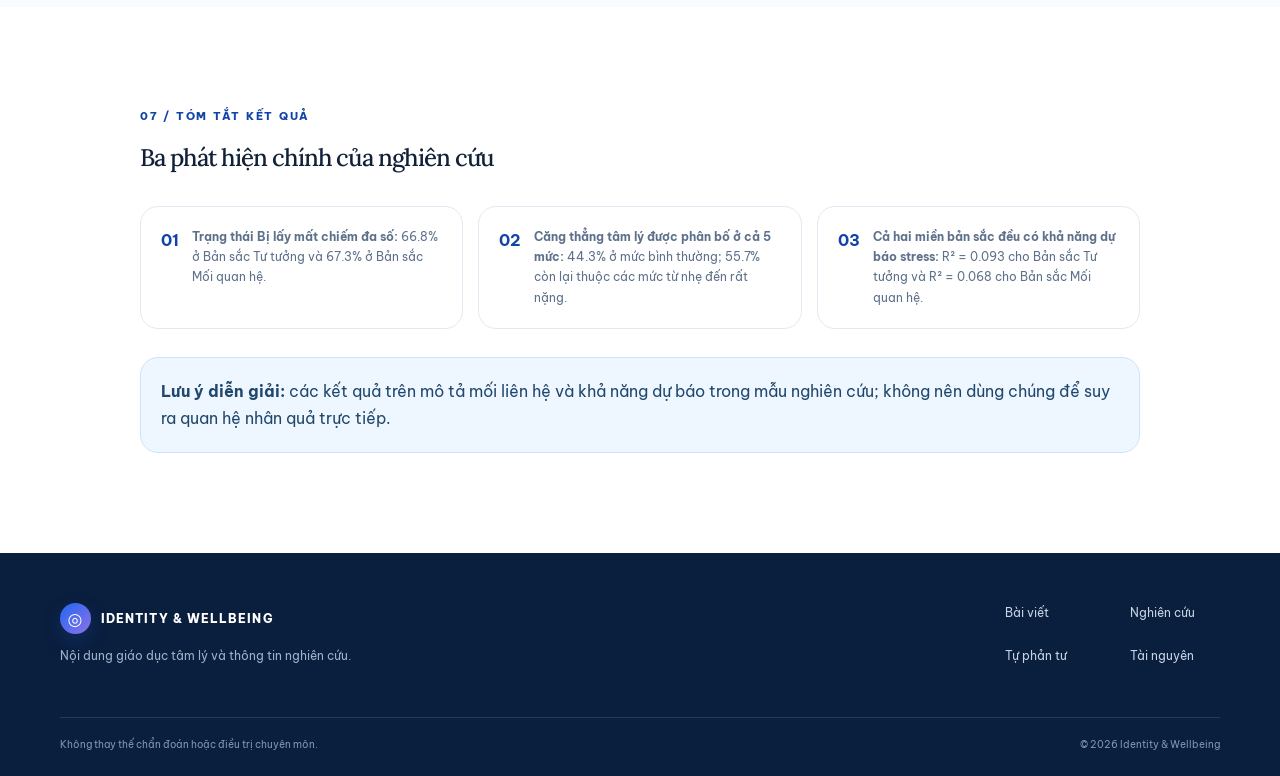
==== commit fdc9b974: "Add files via upload" ====
--- a/nghien-cuu.html
+++ b/nghien-cuu.html
@@ -14,7 +14,7 @@
   <header class="site-header">
     <nav class="nav container">
       <a class="brand" href="index.html"><span class="brand-mark">◎</span><span>IDENTITY & WELLBEING</span></a>
-      <div class="nav-links"><a href="index.html#about">Chủ đề</a><a href="index.html#articles">Bài viết</a><a class="active-link" href="nghien-cuu.html">Nghiên cứu</a><a href="tu-phan-tu.html">Tự phản tư</a></div>
+      <div class="nav-links"><a href="index.html#about">Chủ đề</a><a href="index.html#articles">Bài viết</a><a class="active-link" href="nghien-cuu.html">Nghiên cứu</a><a href="tu-phan-tu.html">Tự phản tư</a><a href="tai-nguyen.html">Tài nguyên</a></div>
       <a class="mobile-back" href="index.html">← Trang chủ</a>
     </nav>
   </header>
@@ -144,6 +144,6 @@
     </section>
   </main>
 
-  <footer class="footer"><div class="container footer-top"><div><a class="brand footer-brand" href="index.html"><span class="brand-mark">◎</span><span>IDENTITY & WELLBEING</span></a><p>Nội dung giáo dục tâm lý và thông tin nghiên cứu.</p></div><div class="footer-links"><a href="index.html#articles">Bài viết</a><a href="nghien-cuu.html">Nghiên cứu</a><a href="tu-phan-tu.html">Tự phản tư</a></div></div><div class="container footer-bottom"><span>Không thay thế chẩn đoán hoặc điều trị chuyên môn.</span><span>© 2026 Identity & Wellbeing</span></div></footer>
+  <footer class="footer"><div class="container footer-top"><div><a class="brand footer-brand" href="index.html"><span class="brand-mark">◎</span><span>IDENTITY & WELLBEING</span></a><p>Nội dung giáo dục tâm lý và thông tin nghiên cứu.</p></div><div class="footer-links"><a href="index.html#articles">Bài viết</a><a href="nghien-cuu.html">Nghiên cứu</a><a href="tu-phan-tu.html">Tự phản tư</a><a href="tai-nguyen.html">Tài nguyên</a></div></div><div class="container footer-bottom"><span>Không thay thế chẩn đoán hoặc điều trị chuyên môn.</span><span>© 2026 Identity & Wellbeing</span></div></footer>
 </body>
 </html>
--- a/style.css
+++ b/style.css
@@ -14,3 +14,32 @@
 .section-title-row{display:flex;gap:32px;justify-content:space-between;align-items:center;margin-bottom:28px}.section-title-row h2{margin-bottom:8px}.section-art-small{width:120px;max-width:22%;height:auto}.data-panel{background:#fff;border:1px solid rgba(17,94,163,.12);border-radius:24px;padding:26px;margin-top:18px;box-shadow:0 14px 40px rgba(24,62,112,.06)}.data-panel-head{display:flex;justify-content:space-between;align-items:center;gap:16px;margin-bottom:18px}.data-panel-head h3{margin:0}.data-panel-head span{font-size:.88rem;color:#62738a;font-weight:700}.bar-row{margin:16px 0}.bar-label{display:flex;justify-content:space-between;gap:16px;margin-bottom:8px;font-size:.95rem}.bar-label b{color:#155fa8}.bar-track{height:12px;background:#eaf1fb;border-radius:999px;overflow:hidden}.bar-track i{display:block;height:100%;border-radius:inherit;background:linear-gradient(90deg,#0a78d1,#6f55c5)}.highlight-note{margin-top:20px;padding:18px 20px;border-radius:18px;background:#f3f0ff;border:1px solid #ded6fb;color:#29324a}.stress-grid{display:grid;grid-template-columns:repeat(5,1fr);gap:14px}.stress-card{padding:22px;border-radius:22px;background:#fff;border:1px solid rgba(17,94,163,.12);text-align:center}.stress-card span{display:block;font-weight:700;color:#35516f}.stress-card b{display:block;font-size:2rem;margin:8px 0;color:#0c6fc0}.stress-card small{color:#718096}.data-caption,.muted{color:#68778d}.table-wrap{overflow:auto;margin-top:24px}.data-table{width:100%;border-collapse:collapse;background:#fff;border:1px solid rgba(17,94,163,.12);border-radius:18px;overflow:hidden}.data-table th,.data-table td{padding:16px 18px;text-align:left;border-bottom:1px solid #e9eef5}.data-table th{background:#edf5ff;color:#174e7e}.data-table tr:last-child td{border-bottom:0}.quote-panel{margin-top:18px;padding:18px 20px;border-left:4px solid #6b55c9;background:#faf8ff;border-radius:0 18px 18px 0}.forecast-grid{display:grid;grid-template-columns:repeat(2,1fr);gap:22px}.forecast-card{background:#fff;border:1px solid rgba(17,94,163,.12);border-radius:24px;padding:28px;box-shadow:0 14px 40px rgba(24,62,112,.06)}.forecast-card span{font-size:.8rem;letter-spacing:.12em;color:#65748a;font-weight:800}.forecast-card b{display:block;font-size:3rem;line-height:1;margin:10px 0 12px;color:#0a70c9}.forecast-card h3{margin:0 0 8px}.forecast-card p{font-weight:700;color:#5b6780}.forecast-card small{color:#6e7b90;line-height:1.65;display:block}.research-disclaimer{margin-top:28px;padding:20px;border-radius:18px;background:#eef7ff;border:1px solid #cbe4fb;color:#21486c}.update-note{margin-top:22px}.emphasis{background:#f7f4ff}
 @media (max-width: 900px){.stress-grid{grid-template-columns:repeat(2,1fr)}.forecast-grid{grid-template-columns:1fr}.section-art-small{width:90px}}
 @media (max-width: 640px){.section-title-row{align-items:flex-start}.section-art-small{display:none}.stress-grid{grid-template-columns:1fr}.data-panel{padding:20px}.data-table th,.data-table td{padding:13px 12px}}
+
+
+/* Embedded video library */
+.video-section{background:#fff}
+.video-grid{display:grid;grid-template-columns:repeat(3,1fr);gap:18px;margin-top:36px}
+.video-card{background:#fff;border:1px solid #dfe8f1;border-radius:24px;overflow:hidden;box-shadow:0 12px 35px rgba(25,70,130,.06)}
+.video-card.purple-video{background:#fbf9ff;border-color:#e4dcff}
+.video-card.mint-video{background:#f3fbf7;border-color:#d9eee4}
+.video-frame{aspect-ratio:16/9;background:#0c2147}
+.video-frame iframe{width:100%;height:100%;border:0;display:block}
+.video-copy{padding:22px 22px 24px}
+.video-copy .tag{font-size:9px;letter-spacing:.12em;font-weight:800;color:var(--blue-700)}
+.video-copy h3{font-family:"Lora",Georgia,serif;font-size:24px;line-height:1.17;font-weight:500;margin:14px 0 10px}
+.video-copy p{font-size:12px;color:#647791;margin:0}
+.video-copy .resource-link{margin-top:16px;padding-top:0}
+@media(max-width:980px){.video-grid{grid-template-columns:1fr 1fr}}
+@media(max-width:640px){.video-grid{grid-template-columns:1fr}.video-copy h3{font-size:22px}}
+
+/* Booklet and resource hub */
+.booklet-callout{background:linear-gradient(135deg,#edf8ff 0%,#ffffff 55%,#f4efff 100%)}
+.booklet-callout-grid{display:grid;grid-template-columns:1.1fr .9fr;gap:70px;align-items:center}
+.booklet-callout h2{font-size:clamp(40px,5vw,66px);margin:18px 0 0}
+.booklet-preview{min-height:390px;position:relative;display:grid;place-items:center}
+.booklet-sheet{width:245px;min-height:335px;background:#fff;border:1px solid #dbe5f1;border-radius:12px;padding:28px 25px;box-shadow:0 26px 60px rgba(26,78,142,.18);transform:rotate(3deg);display:flex;flex-direction:column;justify-content:space-between;position:relative;overflow:hidden}
+.booklet-sheet:before,.booklet-sheet:after{content:"";position:absolute;border-radius:50%;filter:blur(2px);opacity:.65}.booklet-sheet:before{width:150px;height:150px;background:#c9ecff;top:-55px;right:-55px}.booklet-sheet:after{width:130px;height:130px;background:#ded4ff;bottom:-35px;left:-35px}
+.booklet-sheet span,.booklet-sheet strong,.booklet-sheet small{position:relative;z-index:1}.booklet-sheet span{font-size:8px;letter-spacing:.12em;font-weight:800;color:#1f67b7}.booklet-sheet strong{font-family:"Lora",Georgia,serif;font-weight:500;font-size:29px;line-height:1.03;color:#0d2b5c}.booklet-sheet em{font-style:italic;color:#2167f1}.booklet-sheet small{font-size:9px;color:#74879f}.booklet-spine{position:absolute;z-index:2;left:9%;top:14%;padding:9px 11px;border-radius:999px;background:#0d2b5c;color:#fff;font-size:10px;font-weight:800;box-shadow:0 10px 22px rgba(13,43,92,.15)}
+.resource-hub{background:var(--paper)}.resource-hero{background:linear-gradient(135deg,var(--blue-950),#17417c 55%,#5a458f);color:#fff;padding:96px 0}.resource-hero-grid{display:grid;grid-template-columns:1.05fr .95fr;align-items:center;gap:60px}.resource-hero h1{font-family:"Lora",Georgia,serif;font-size:clamp(48px,6vw,78px);font-weight:500;letter-spacing:-.045em;line-height:1.05;margin:18px 0}.resource-hero h1 em{color:#8fdcff}.resource-hero p{max-width:680px;color:#cad9ec;font-size:16px}.resource-hero-card{background:rgba(255,255,255,.08);border:1px solid rgba(255,255,255,.14);border-radius:28px;padding:28px;backdrop-filter:blur(12px)}.resource-hero-card b{display:block;font-size:12px;letter-spacing:.12em;color:#8fdcff}.resource-hero-card h3{font-family:"Lora",Georgia,serif;font-size:27px;font-weight:500;margin:15px 0}.resource-hero-card p{font-size:13px;margin:0}.resource-section{padding:88px 0}.resource-section h2{font-size:clamp(38px,4.8vw,58px)}.resource-grid{display:grid;grid-template-columns:repeat(3,1fr);gap:16px;margin-top:35px}.resource-card{background:#fff;border:1px solid #dee7f1;border-radius:22px;padding:24px;min-height:245px;display:flex;flex-direction:column;box-shadow:0 10px 30px rgba(25,70,130,.05)}.resource-card .tag{font-size:9px;letter-spacing:.12em;font-weight:800;color:var(--blue-700)}.resource-card h3{font-family:"Lora",Georgia,serif;font-size:23px;font-weight:500;line-height:1.17;margin:17px 0 9px}.resource-card p{font-size:12px;color:#647791;margin:0}.resource-card .resource-link{margin-top:auto;padding-top:18px;color:var(--blue-700);font-size:11px;font-weight:800;display:inline-flex;gap:7px}.resource-card.purple{background:var(--purple-100);border-color:#e2d9ff}.resource-card.mint{background:#eef8f4;border-color:#d7eee4}.booklet-viewer{background:#fff;border:1px solid #dfe8f1;border-radius:24px;padding:15px;margin-top:35px;box-shadow:0 12px 40px rgba(25,70,130,.07)}.booklet-viewer iframe{display:block;width:100%;height:min(76vh,900px);border:0;border-radius:15px;background:#f4f7fb}.resource-note{margin-top:22px;padding:16px 19px;border-radius:16px;background:#f1edff;color:#5f5875;font-size:11px}
+@media(max-width:980px){.booklet-callout-grid,.resource-hero-grid{grid-template-columns:1fr}.booklet-preview{min-height:340px}.resource-grid{grid-template-columns:1fr 1fr}}
+@media(max-width:640px){.resource-grid{grid-template-columns:1fr}.resource-hero{padding:70px 0}.resource-section{padding:68px 0}.booklet-sheet{width:220px}.booklet-callout h2{font-size:43px}}
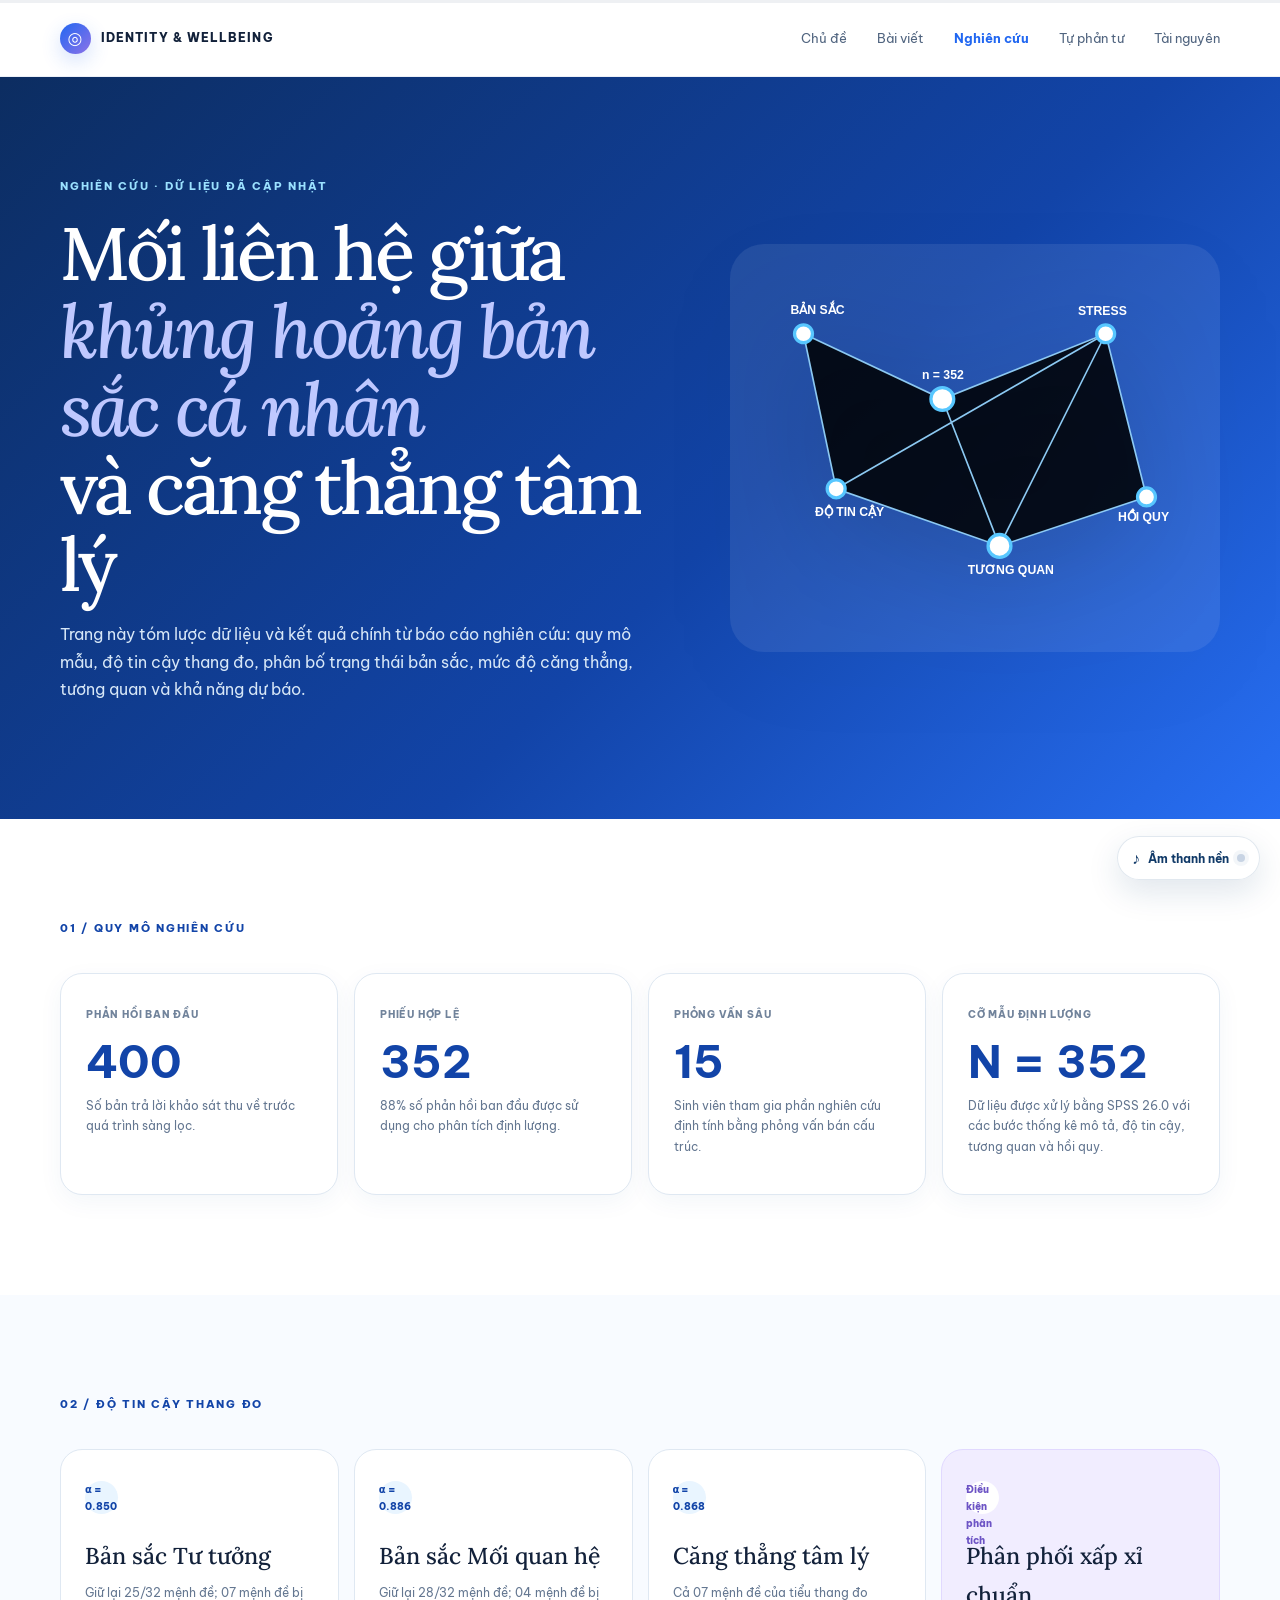
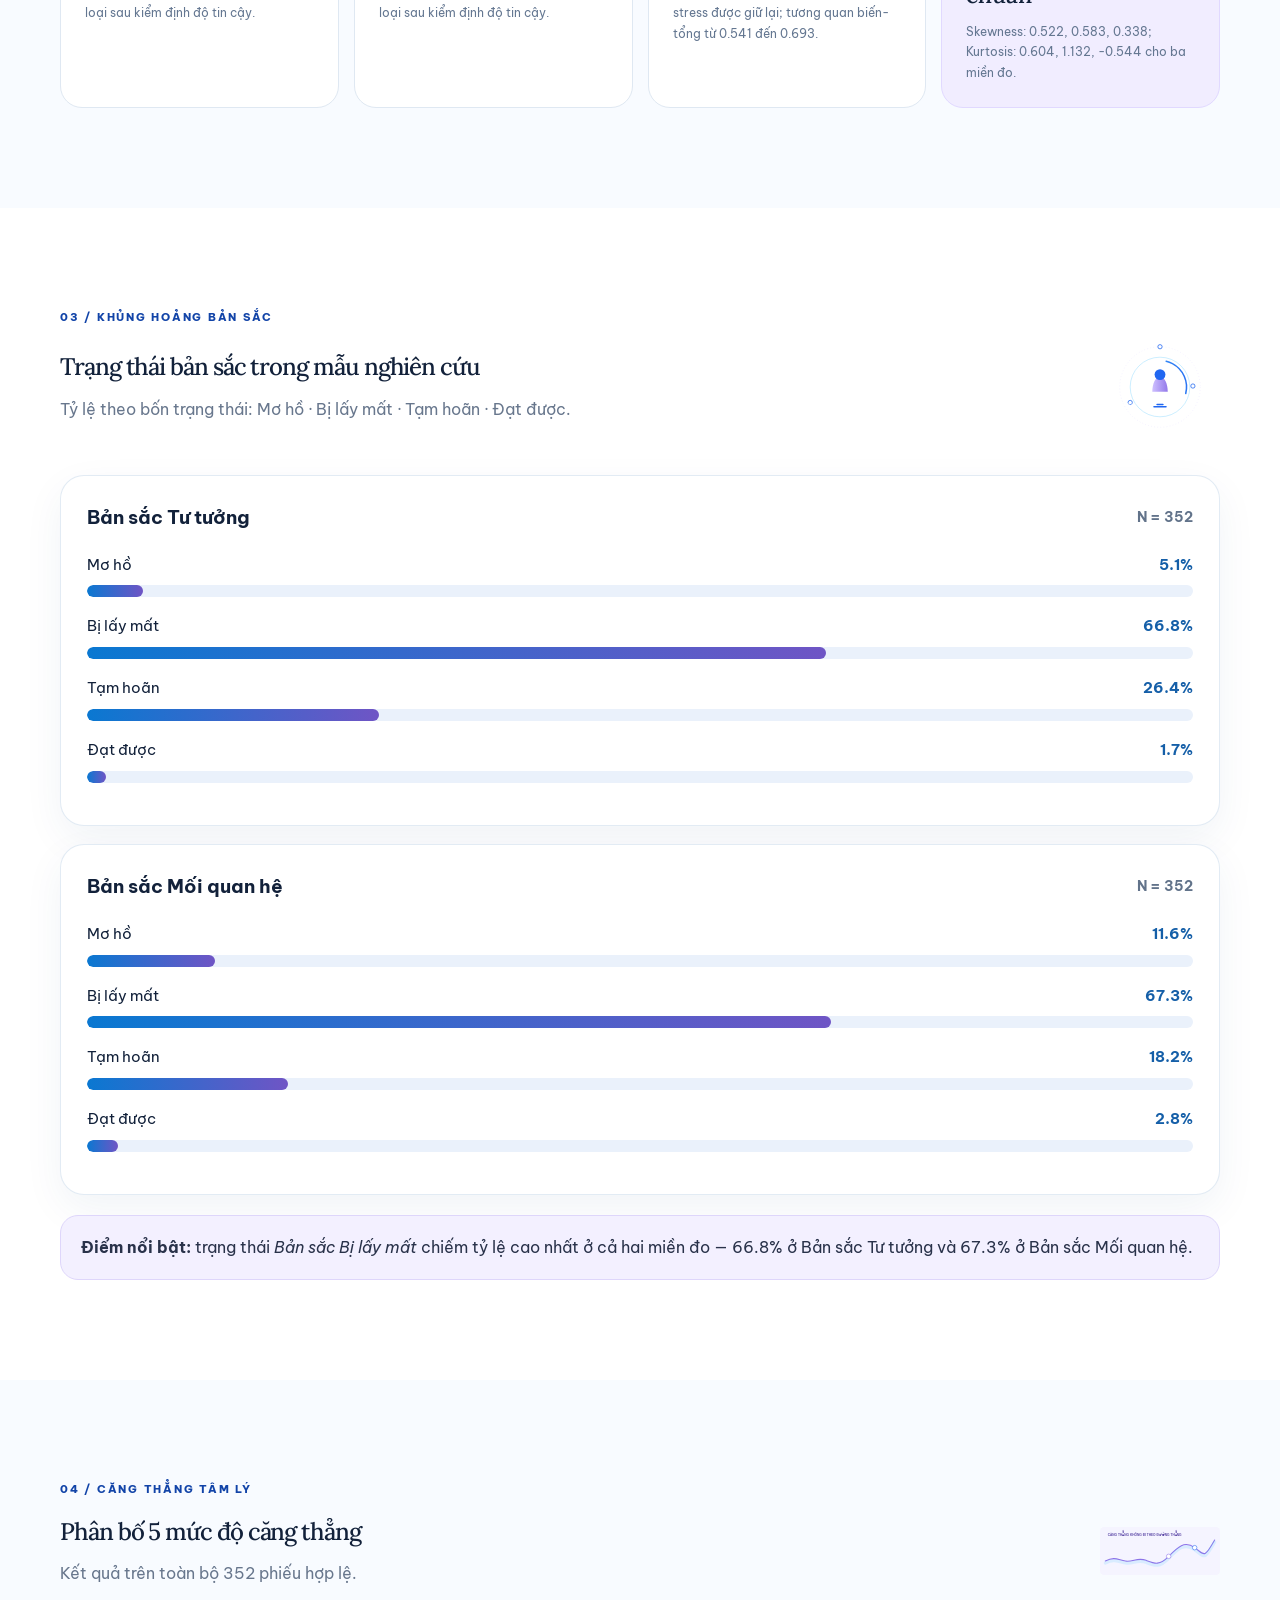
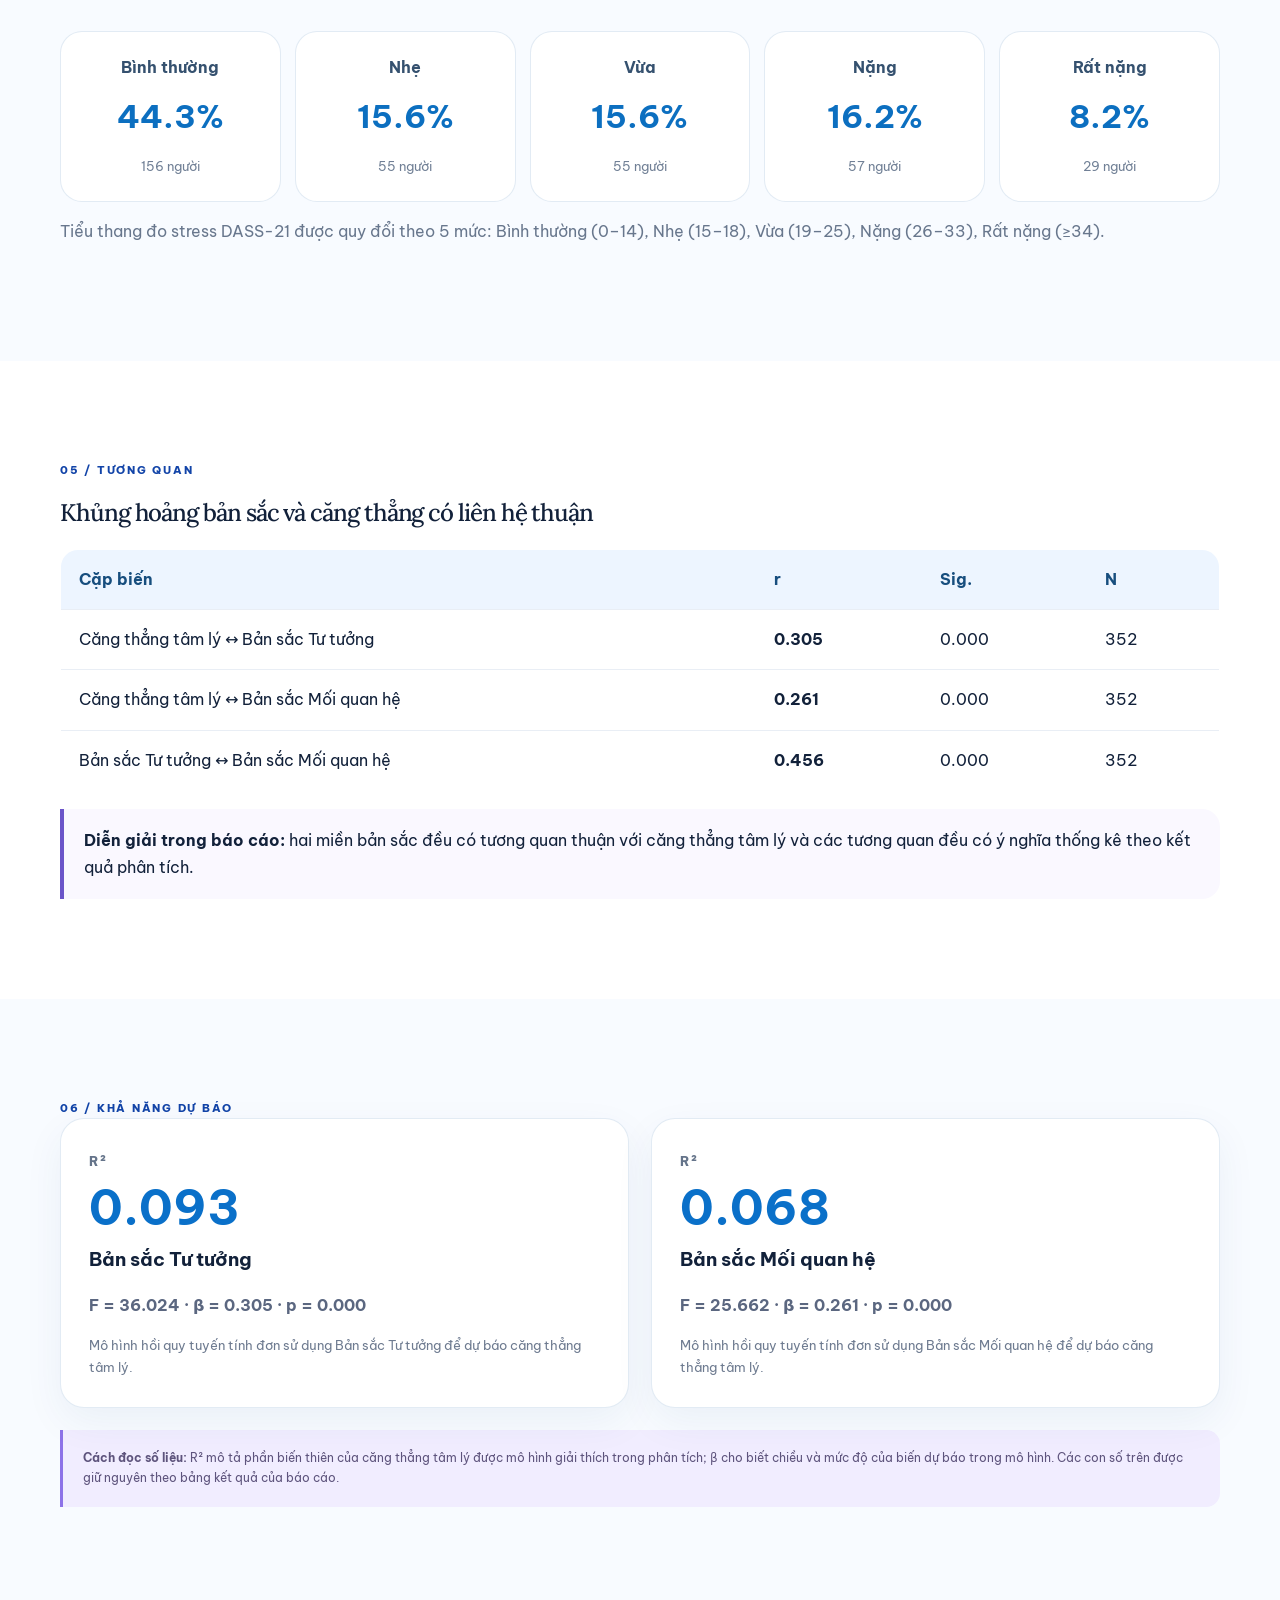
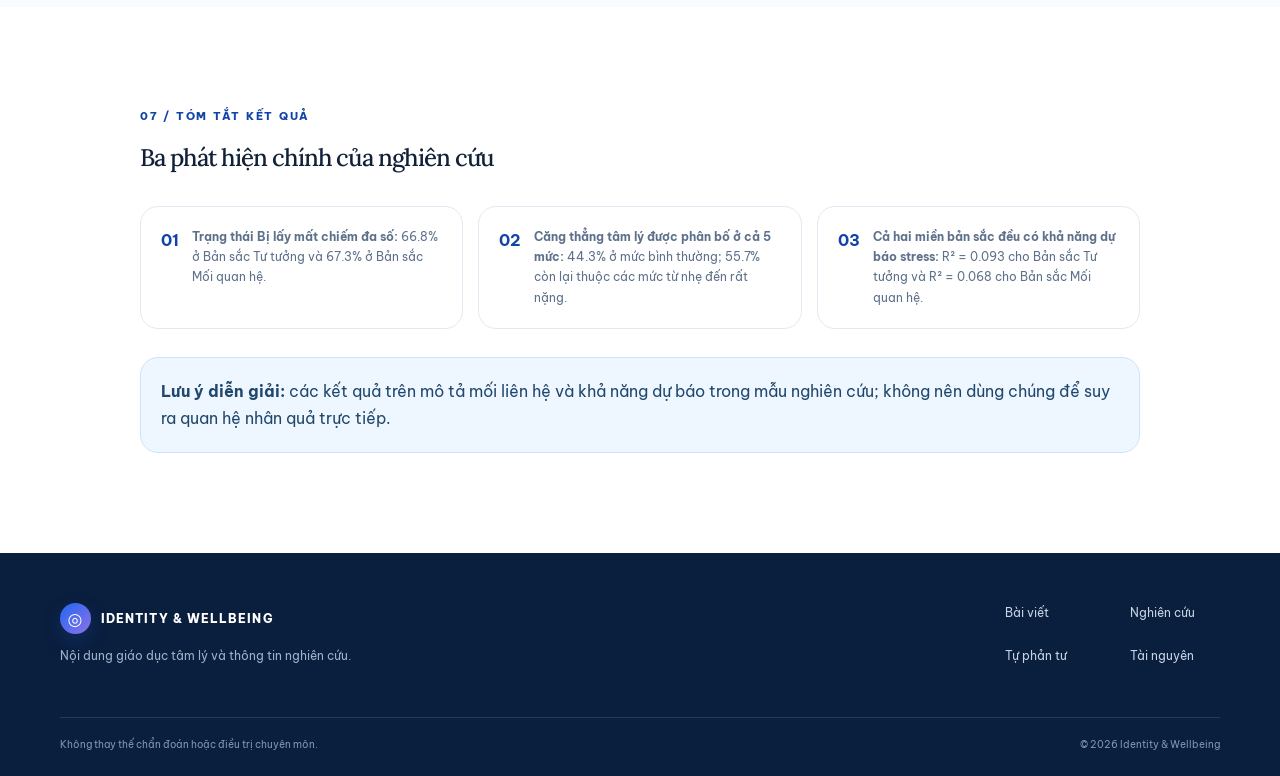
==== commit 63faff0b: "Add files via upload" ====
--- a/nghien-cuu.html
+++ b/nghien-cuu.html
@@ -145,5 +145,6 @@
   </main>
 
   <footer class="footer"><div class="container footer-top"><div><a class="brand footer-brand" href="index.html"><span class="brand-mark">◎</span><span>IDENTITY & WELLBEING</span></a><p>Nội dung giáo dục tâm lý và thông tin nghiên cứu.</p></div><div class="footer-links"><a href="index.html#articles">Bài viết</a><a href="nghien-cuu.html">Nghiên cứu</a><a href="tu-phan-tu.html">Tự phản tư</a><a href="tai-nguyen.html">Tài nguyên</a></div></div><div class="container footer-bottom"><span>Không thay thế chẩn đoán hoặc điều trị chuyên môn.</span><span>© 2026 Identity & Wellbeing</span></div></footer>
+  <script src="ambient.js"></script>
 </body>
 </html>
--- a/style.css
+++ b/style.css
@@ -43,3 +43,6 @@
 .resource-hub{background:var(--paper)}.resource-hero{background:linear-gradient(135deg,var(--blue-950),#17417c 55%,#5a458f);color:#fff;padding:96px 0}.resource-hero-grid{display:grid;grid-template-columns:1.05fr .95fr;align-items:center;gap:60px}.resource-hero h1{font-family:"Lora",Georgia,serif;font-size:clamp(48px,6vw,78px);font-weight:500;letter-spacing:-.045em;line-height:1.05;margin:18px 0}.resource-hero h1 em{color:#8fdcff}.resource-hero p{max-width:680px;color:#cad9ec;font-size:16px}.resource-hero-card{background:rgba(255,255,255,.08);border:1px solid rgba(255,255,255,.14);border-radius:28px;padding:28px;backdrop-filter:blur(12px)}.resource-hero-card b{display:block;font-size:12px;letter-spacing:.12em;color:#8fdcff}.resource-hero-card h3{font-family:"Lora",Georgia,serif;font-size:27px;font-weight:500;margin:15px 0}.resource-hero-card p{font-size:13px;margin:0}.resource-section{padding:88px 0}.resource-section h2{font-size:clamp(38px,4.8vw,58px)}.resource-grid{display:grid;grid-template-columns:repeat(3,1fr);gap:16px;margin-top:35px}.resource-card{background:#fff;border:1px solid #dee7f1;border-radius:22px;padding:24px;min-height:245px;display:flex;flex-direction:column;box-shadow:0 10px 30px rgba(25,70,130,.05)}.resource-card .tag{font-size:9px;letter-spacing:.12em;font-weight:800;color:var(--blue-700)}.resource-card h3{font-family:"Lora",Georgia,serif;font-size:23px;font-weight:500;line-height:1.17;margin:17px 0 9px}.resource-card p{font-size:12px;color:#647791;margin:0}.resource-card .resource-link{margin-top:auto;padding-top:18px;color:var(--blue-700);font-size:11px;font-weight:800;display:inline-flex;gap:7px}.resource-card.purple{background:var(--purple-100);border-color:#e2d9ff}.resource-card.mint{background:#eef8f4;border-color:#d7eee4}.booklet-viewer{background:#fff;border:1px solid #dfe8f1;border-radius:24px;padding:15px;margin-top:35px;box-shadow:0 12px 40px rgba(25,70,130,.07)}.booklet-viewer iframe{display:block;width:100%;height:min(76vh,900px);border:0;border-radius:15px;background:#f4f7fb}.resource-note{margin-top:22px;padding:16px 19px;border-radius:16px;background:#f1edff;color:#5f5875;font-size:11px}
 @media(max-width:980px){.booklet-callout-grid,.resource-hero-grid{grid-template-columns:1fr}.booklet-preview{min-height:340px}.resource-grid{grid-template-columns:1fr 1fr}}
 @media(max-width:640px){.resource-grid{grid-template-columns:1fr}.resource-hero{padding:70px 0}.resource-section{padding:68px 0}.booklet-sheet{width:220px}.booklet-callout h2{font-size:43px}}
+
+/* Ambient sound + focus experience */
+.scroll-progress{position:fixed;top:0;left:0;right:0;height:3px;background:rgba(15,48,91,.07);z-index:1200;pointer-events:none}.scroll-progress span{display:block;width:0;height:100%;background:linear-gradient(90deg,#1677cf,#7158cb);transition:width .08s linear}.wellbeing-dock{position:fixed;right:20px;bottom:20px;z-index:1100;font-size:13px}.sound-trigger{border:1px solid rgba(15,65,120,.12);background:rgba(255,255,255,.92);color:#113a68;border-radius:999px;padding:11px 14px;display:flex;align-items:center;gap:8px;box-shadow:0 12px 32px rgba(18,61,112,.13);backdrop-filter:blur(16px);cursor:pointer;font:700 12px "Be Vietnam Pro",sans-serif}.sound-icon{font-size:16px}.sound-status-dot{width:8px;height:8px;border-radius:50%;background:#c8d4e4;box-shadow:0 0 0 4px rgba(200,212,228,.22)}.sound-status-dot.on{background:#1f86d2;box-shadow:0 0 0 4px rgba(31,134,210,.16);animation:soundPulse 1.8s infinite}.sound-panel{width:min(350px,calc(100vw - 30px));margin-top:10px;background:rgba(255,255,255,.97);border:1px solid rgba(18,66,120,.12);border-radius:24px;padding:18px;box-shadow:0 24px 60px rgba(17,57,105,.18);backdrop-filter:blur(18px)}.sound-panel-head{display:flex;justify-content:space-between;align-items:flex-start;gap:12px}.sound-kicker{font-size:9px;letter-spacing:.15em;font-weight:800;color:#2072be}.sound-panel h3{font-family:"Lora",Georgia,serif;font-weight:500;color:#123a68;margin:6px 0 0;font-size:23px}.sound-close{border:0;background:#f2f6fb;color:#315477;border-radius:50%;width:30px;height:30px;font-size:20px;cursor:pointer}.sound-mode-row{display:grid;grid-template-columns:1fr 1fr;gap:8px;margin:18px 0 14px}.sound-mode{border:1px solid #dae5f2;background:#f9fbfe;color:#49617a;border-radius:16px;padding:12px;text-align:left;cursor:pointer}.sound-mode b{display:block;color:#174b7c;font-size:12px}.sound-mode span{font-size:10px}.sound-mode.active{border-color:#a9d3f4;background:#eef8ff;box-shadow:inset 0 0 0 1px rgba(22,119,207,.08)}.sound-controls{display:grid;gap:12px}.sound-play{border:0;background:linear-gradient(135deg,#0e6fc3,#236bd7);color:#fff;border-radius:14px;padding:12px 14px;font:800 12px "Be Vietnam Pro",sans-serif;cursor:pointer}.sound-play span{margin-right:4px}.sound-volume{display:grid;grid-template-columns:auto 1fr;align-items:center;gap:12px;color:#52677f;font-size:10px;font-weight:700}.sound-volume input{width:100%;accent-color:#1a75c7}.sound-state{margin-top:12px;font-weight:800;color:#1c5688;font-size:11px}.sound-note{font-size:9px;line-height:1.6;color:#73869d;margin:10px 0 12px}.focus-toggle{width:100%;border:1px solid #ddd7f5;background:#f7f4ff;color:#65549f;border-radius:13px;padding:10px 12px;font:800 10px "Be Vietnam Pro",sans-serif;cursor:pointer}.focus-toggle.active{background:#ece6ff;border-color:#cfc1f5}.back-top{position:fixed;right:22px;bottom:88px;z-index:1040;border:0;width:40px;height:40px;border-radius:50%;background:#0e3764;color:#fff;font-size:18px;cursor:pointer;box-shadow:0 12px 25px rgba(12,54,100,.22);opacity:0;transform:translateY(10px);pointer-events:none;transition:.2s ease}.back-top.show{opacity:1;transform:none;pointer-events:auto}.focus-mode .site-header{opacity:.88}.focus-mode .hero-actions,.focus-mode .topic-strip{filter:saturate(.85)}.focus-mode .section-pad{padding-top:92px;padding-bottom:92px}.focus-mode .wellbeing-dock{filter:none}@keyframes soundPulse{0%,100%{transform:scale(1)}50%{transform:scale(1.18)}}@media(max-width:640px){.wellbeing-dock{right:12px;bottom:12px}.sound-trigger{padding:10px 12px}.sound-trigger-text{font-size:10px}.back-top{right:14px;bottom:78px}.sound-panel{padding:16px}.sound-mode-row{grid-template-columns:1fr}.focus-mode .section-pad{padding-top:74px;padding-bottom:74px}}
